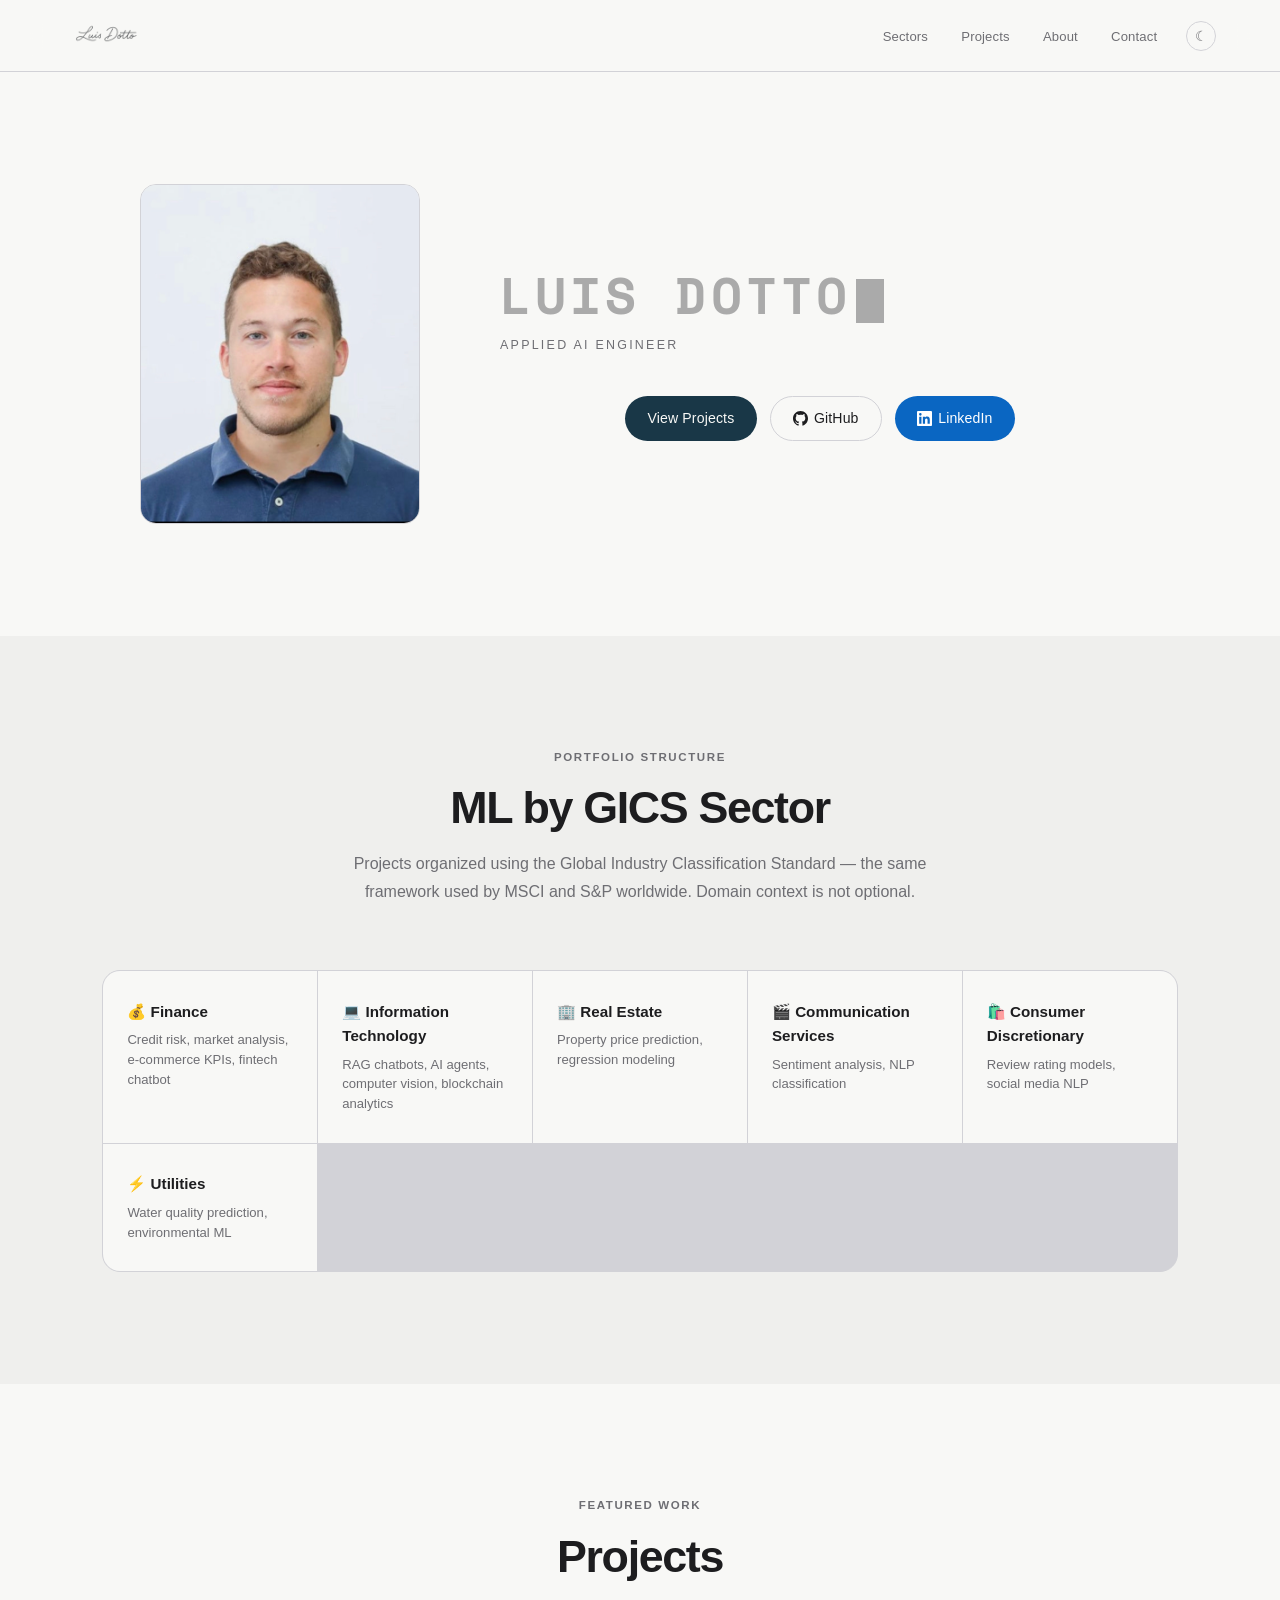
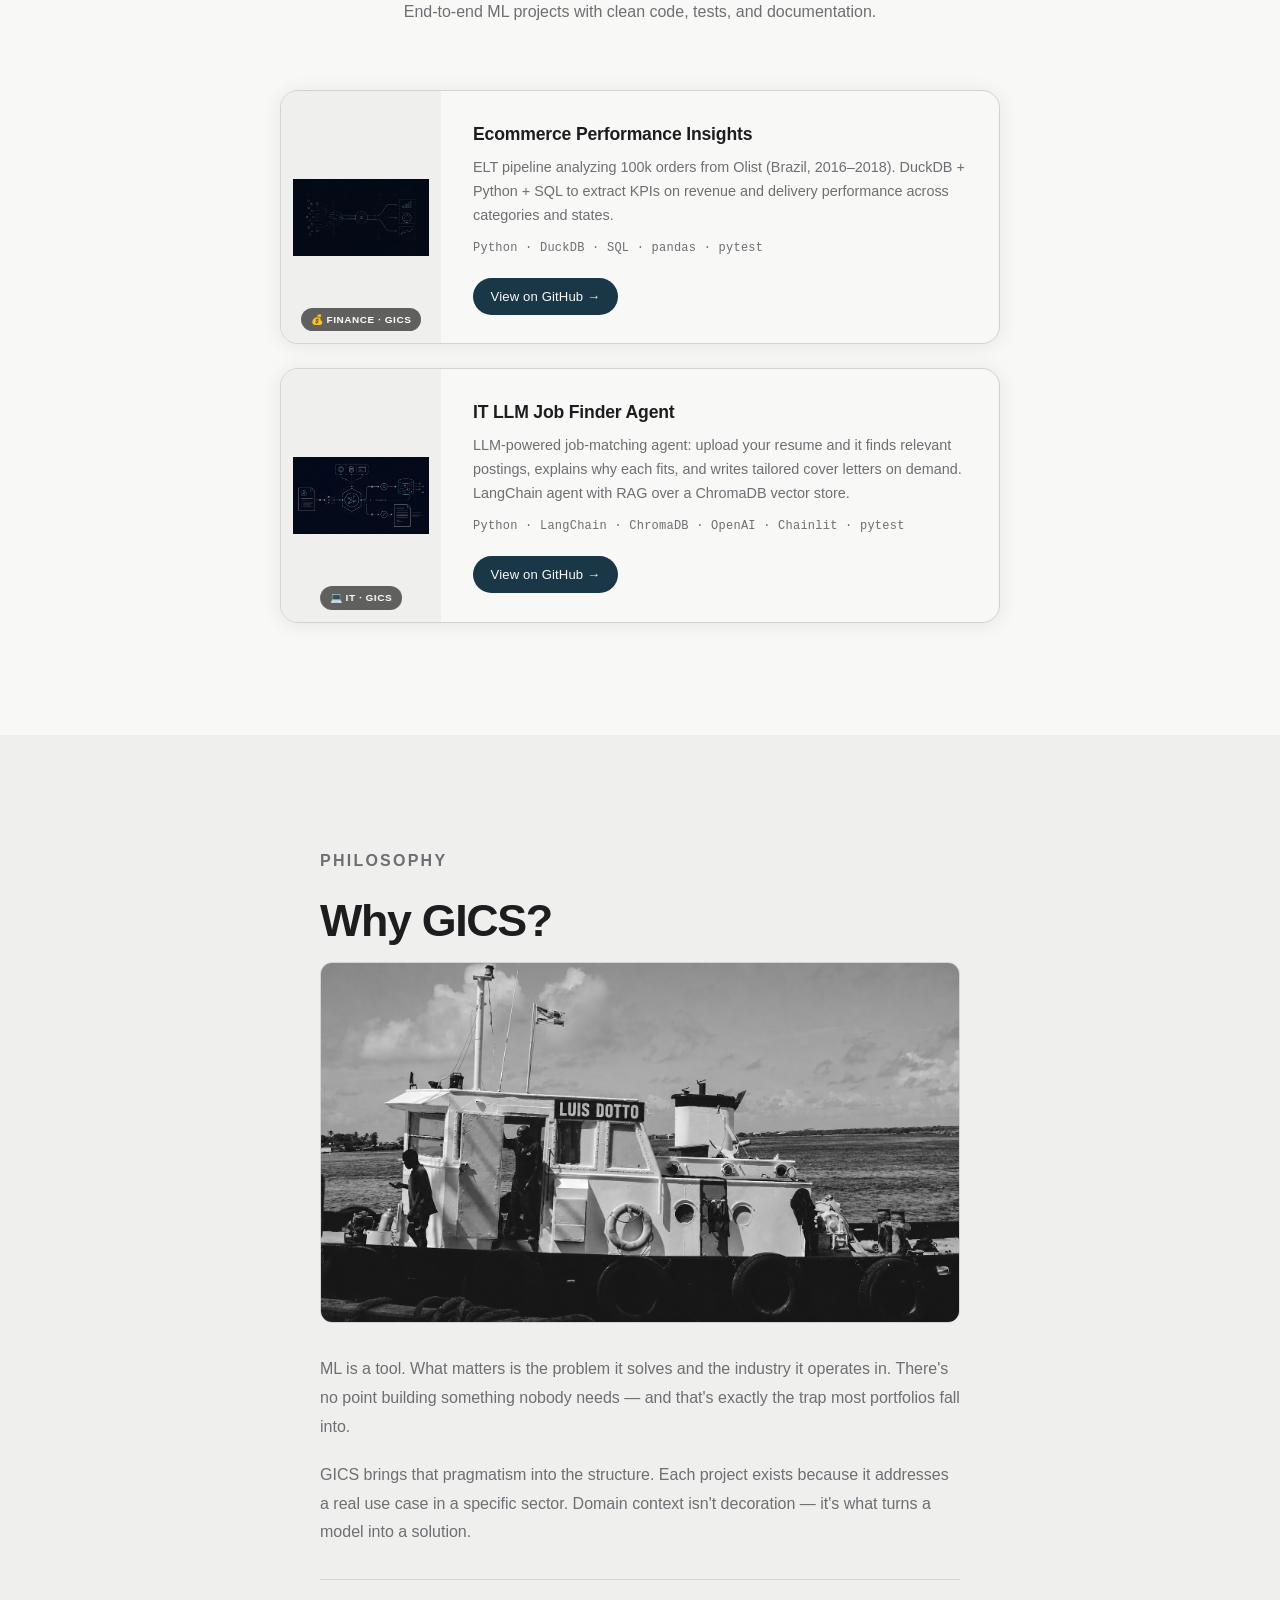
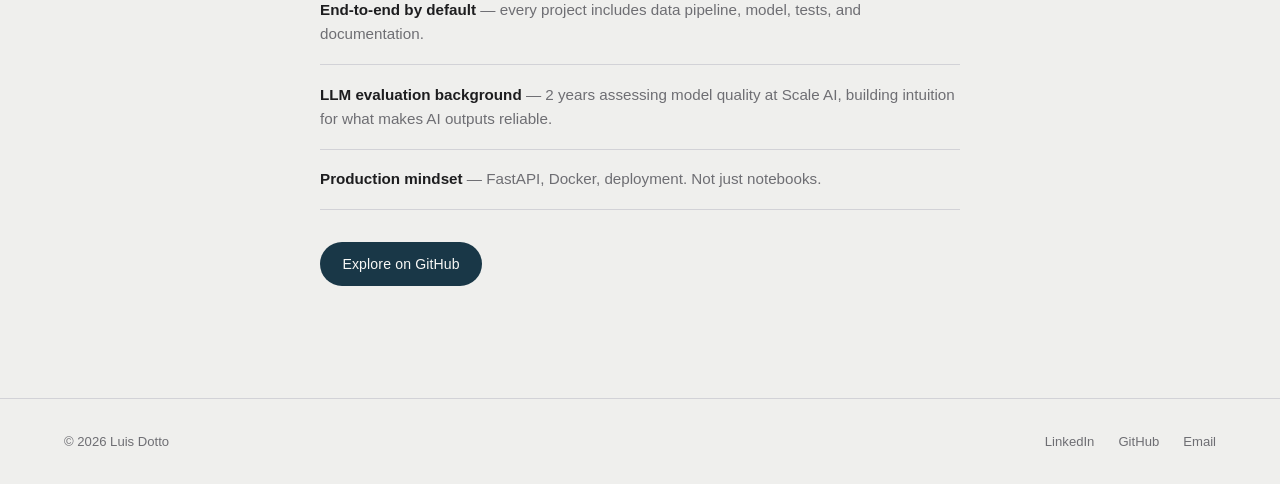
==== index.html @ e82b6ac7 "Update EPI cover, add LLM Job Finder project card" ====
<!DOCTYPE html>
<html lang="en" data-mode="light">
<head>
  <meta charset="UTF-8" />
  <meta name="viewport" content="width=device-width, initial-scale=1.0" />
  <title>Luis Dotto | Applied AI Engineer</title>
  <meta name="description" content="Luis Dotto — Applied AI Engineer. ML pipelines, LLM evaluation, and data-driven solutions organized across GICS sectors. Python, DuckDB, SQL, FastAPI.">

  <link href="https://fonts.googleapis.com/css2?family=Space+Mono:wght@400;700&display=swap" rel="stylesheet">
  <link rel="stylesheet" href="main.css">

  <script>
    (function() {
      const saved = localStorage.getItem('theme') || 'light';
      document.documentElement.setAttribute('data-mode', saved);
    })();
  </script>
</head>
<body>

  <canvas id="stars-bg" aria-hidden="true"></canvas>

  <!-- NAV -->
  <header>
    <a href="#home" class="logo">
      <img src="assets/images/signature.png" alt="Luis Dotto" class="logo-img" />
    </a>
    <div class="nav-right">
      <nav>
        <a href="#sectors">Sectors</a>
        <a href="#projects">Projects</a>
        <a href="#about">About</a>
        <a href="mailto:luisdotto46@proton.me">Contact</a>
      </nav>
      <button id="theme-toggle" aria-label="Toggle dark mode">☾</button>
    </div>
  </header>

  <!-- HERO -->
  <section class="hero" id="home">
    <div class="hero-inner">
      <div class="hero-photo fade-in">
        <img src="assets/images/pic.jpeg" alt="Luis Dotto" />
      </div>
      <div class="hero-content">
        <h1 class="hero-name fade-in">Luis Dotto<span class="cursor"></span></h1>
        <p class="hero-title fade-in">Applied AI Engineer</p>
        <div class="hero-buttons fade-in">
          <a href="#projects" class="btn btn-primary">View Projects</a>
          <a href="https://github.com/Dotto-Luis/Projects" target="_blank" class="btn btn-secondary">
            <svg xmlns="http://www.w3.org/2000/svg" width="15" height="15" viewBox="0 0 24 24" fill="currentColor">
              <path d="M12 0C5.374 0 0 5.373 0 12c0 5.302 3.438 9.8 8.207 11.387.599.111.793-.261.793-.577v-2.234c-3.338.726-4.033-1.416-4.033-1.416-.546-1.387-1.333-1.756-1.333-1.756-1.089-.745.083-.729.083-.729 1.205.084 1.839 1.237 1.839 1.237 1.07 1.834 2.807 1.304 3.492.997.107-.775.418-1.305.762-1.604-2.665-.305-5.467-1.334-5.467-5.931 0-1.311.469-2.381 1.236-3.221-.124-.303-.535-1.524.117-3.176 0 0 1.008-.322 3.301 1.23A11.509 11.509 0 0 1 12 5.803c1.02.005 2.047.138 3.006.404 2.291-1.552 3.297-1.23 3.297-1.23.653 1.653.242 2.874.118 3.176.77.84 1.235 1.911 1.235 3.221 0 4.609-2.807 5.624-5.479 5.921.43.372.823 1.102.823 2.222v3.293c0 .319.192.694.801.576C20.566 21.797 24 17.3 24 12c0-6.627-5.373-12-12-12z"/>
            </svg>
            GitHub
          </a>
          <a href="https://www.linkedin.com/in/luisdotto/" target="_blank" class="btn btn-linkedin">
            <svg xmlns="http://www.w3.org/2000/svg" width="15" height="15" viewBox="0 0 24 24" fill="currentColor">
              <path d="M20.447 20.452h-3.554v-5.569c0-1.328-.027-3.037-1.852-3.037-1.853 0-2.136 1.445-2.136 2.939v5.667H9.351V9h3.414v1.561h.046c.477-.9 1.637-1.85 3.37-1.85 3.601 0 4.267 2.37 4.267 5.455v6.286zM5.337 7.433a2.062 2.062 0 0 1-2.063-2.065 2.064 2.064 0 1 1 2.063 2.065zm1.782 13.019H3.555V9h3.564v11.452zM22.225 0H1.771C.792 0 0 .774 0 1.729v20.542C0 23.227.792 24 1.771 24h20.451C23.2 24 24 23.227 24 22.271V1.729C24 .774 23.2 0 22.222 0h.003z"/>
            </svg>
            LinkedIn
          </a>
        </div>
      </div>
    </div>
  </section>

  <!-- SECTORS -->
  <section class="section alt" id="sectors">
    <p class="section-eyebrow fade-in">Portfolio structure</p>
    <h2 class="section-headline fade-in">ML by GICS Sector</h2>
    <p class="section-sub fade-in">
      Projects organized using the Global Industry Classification Standard — the same framework used by MSCI and S&P worldwide. Domain context is not optional.
    </p>

    <div class="sectors-grid">
      <div class="sector-card fade-in" style="--delay:0.05s">
        <h5>💰 Finance</h5>
        <p>Credit risk, market analysis, e-commerce KPIs, fintech chatbot</p>
      </div>
      <div class="sector-card fade-in" style="--delay:0.1s">
        <h5>💻 Information Technology</h5>
        <p>RAG chatbots, AI agents, computer vision, blockchain analytics</p>
      </div>
      <div class="sector-card fade-in" style="--delay:0.15s">
        <h5>🏢 Real Estate</h5>
        <p>Property price prediction, regression modeling</p>
      </div>
      <div class="sector-card fade-in" style="--delay:0.2s">
        <h5>🎬 Communication Services</h5>
        <p>Sentiment analysis, NLP classification</p>
      </div>
      <div class="sector-card fade-in" style="--delay:0.25s">
        <h5>🛍️ Consumer Discretionary</h5>
        <p>Review rating models, social media NLP</p>
      </div>
      <div class="sector-card fade-in" style="--delay:0.3s">
        <h5>⚡ Utilities</h5>
        <p>Water quality prediction, environmental ML</p>
      </div>
    </div>
  </section>

  <!-- PROJECTS -->
  <section class="section" id="projects">
    <p class="section-eyebrow fade-in">Featured work</p>
    <h2 class="section-headline fade-in">Projects</h2>
    <p class="section-sub fade-in">End-to-end ML projects with clean code, tests, and documentation.</p>

    <div class="project-list">
      <div class="project-card-featured fade-in">
        <div class="project-cover">
          <img src="assets/images/epi-cover.png" alt="Ecommerce Performance Insights" />
          <span class="project-tag">💰 Finance · GICS</span>
        </div>
        <div class="project-body">
          <h5>Ecommerce Performance Insights</h5>
          <p>ELT pipeline analyzing 100k orders from Olist (Brazil, 2016–2018). DuckDB + Python + SQL to extract KPIs on revenue and delivery performance across categories and states.</p>
          <p class="project-stack">Python · DuckDB · SQL · pandas · pytest</p>
          <a href="https://github.com/Dotto-Luis/Projects/tree/main/Finance/Ecommerce-Performance-Insights" target="_blank" class="btn btn-primary" style="font-size:0.82rem; padding:0.5rem 1.1rem;">View on GitHub →</a>
        </div>
      </div>

      <div class="project-card-featured fade-in" style="margin-top: 1.5rem;">
        <div class="project-cover">
          <img src="assets/images/llm-cover.png" alt="IT LLM Job Finder Agent" />
          <span class="project-tag">💻 IT · GICS</span>
        </div>
        <div class="project-body">
          <h5>IT LLM Job Finder Agent</h5>
          <p>LLM-powered job-matching agent: upload your resume and it finds relevant postings, explains why each fits, and writes tailored cover letters on demand. LangChain agent with RAG over a ChromaDB vector store.</p>
          <p class="project-stack">Python · LangChain · ChromaDB · OpenAI · Chainlit · pytest</p>
          <a href="https://github.com/Dotto-Luis/Projects/tree/main/Information_Technology/IT-LLM-Job-Finder-Agent" target="_blank" class="btn btn-primary" style="font-size:0.82rem; padding:0.5rem 1.1rem;">View on GitHub →</a>
        </div>
      </div>
    </div>
  </section>

  <!-- ABOUT -->
  <section class="section alt" id="about">
    <div class="about-wrap">
      <p class="section-eyebrow fade-in">Philosophy</p>
      <h2 class="section-headline fade-in">Why GICS?</h2>

      <div class="about-boat fade-in">
        <img src="assets/images/boat.png" alt="LUISDOTTO boat" />
      </div>
      <p class="fade-in">ML is a tool. What matters is the problem it solves and the industry it operates in. There's no point building something nobody needs — and that's exactly the trap most portfolios fall into.</p>
      <p class="fade-in">GICS brings that pragmatism into the structure. Each project exists because it addresses a real use case in a specific sector. Domain context isn't decoration — it's what turns a model into a solution.</p>

      <ul class="about-list fade-in">
        <li><strong>End-to-end by default</strong> — every project includes data pipeline, model, tests, and documentation.</li>
        <li><strong>LLM evaluation background</strong> — 2 years assessing model quality at Scale AI, building intuition for what makes AI outputs reliable.</li>
        <li><strong>Production mindset</strong> — FastAPI, Docker, deployment. Not just notebooks.</li>
      </ul>

      <div class="fade-in">
        <a href="https://github.com/Dotto-Luis" target="_blank" class="btn btn-primary">Explore on GitHub</a>
      </div>
    </div>
  </section>

  <!-- FOOTER -->
  <footer id="contact">
    <p>© 2026 Luis Dotto</p>
    <div class="footer-links">
      <a href="https://www.linkedin.com/in/luisdotto/" target="_blank">LinkedIn</a>
      <a href="https://github.com/Dotto-Luis" target="_blank">GitHub</a>
      <a href="mailto:luisdotto46@proton.me">Email</a>
    </div>
  </footer>

  <script>
    const toggle = document.getElementById('theme-toggle');
    const root   = document.documentElement;

    function drawStars() {
      const canvas = document.getElementById('stars-bg');
      canvas.width  = window.innerWidth;
      canvas.height = window.innerHeight;
      const ctx = canvas.getContext('2d');
      const grad = ctx.createLinearGradient(0, 0, 0, canvas.height);
      grad.addColorStop(0, '#0a0a0f');
      grad.addColorStop(1, '#111827');
      ctx.fillStyle = grad;
      ctx.fillRect(0, 0, canvas.width, canvas.height);
      const count = Math.floor((canvas.width * canvas.height) / 5000);
      for (let i = 0; i < count; i++) {
        const x = Math.random() * canvas.width;
        const y = Math.random() * canvas.height;
        const r = Math.random() * 1.3 + 0.3;
        const o = Math.random() * 0.6 + 0.3;
        ctx.beginPath();
        ctx.arc(x, y, r, 0, Math.PI * 2);
        ctx.fillStyle = `rgba(255,255,255,${o})`;
        ctx.fill();
      }
    }

    function applyTheme(mode) {
      root.setAttribute('data-mode', mode);
      toggle.textContent = mode === 'dark' ? '☀' : '☾';
      localStorage.setItem('theme', mode);
      if (mode === 'dark') drawStars();
    }

    applyTheme(localStorage.getItem('theme') || 'light');
    window.addEventListener('resize', () => {
      if (root.getAttribute('data-mode') === 'dark') drawStars();
    });

    toggle.addEventListener('click', () => {
      applyTheme(root.getAttribute('data-mode') === 'dark' ? 'light' : 'dark');
    });

    const observer = new IntersectionObserver((entries) => {
      entries.forEach(e => {
        if (e.isIntersecting) {
          e.target.classList.add('visible');
          observer.unobserve(e.target);
        }
      });
    }, { threshold: 0.1 });

    document.querySelectorAll('.fade-in').forEach(el => observer.observe(el));
  </script>

</body>
</html>
---- main.css ----
/* === APPLE-INSPIRED DESIGN SYSTEM === */
:root {
  --bg:           #f8f8f6;
  --bg-alt:       #efefed;
  --text:         #1d1d1f;
  --text-muted:   #6e6e73;
  --text-light:   #aaaaaa;
  --border:       #d2d2d7;
  --card-bg:      #f8f8f6;
  --card-shadow:  0 2px 20px rgba(0,0,0,0.08);
  --accent:            #193747;
  --btn-primary-bg:    #193747;
  --btn-primary-text:  #f8f8f6;
  --btn-secondary-bg:  transparent;
  --btn-secondary-border: #d2d2d7;
  --nav-bg:       rgba(248,248,246,0.85);
}

[data-mode="dark"] {
  --bg:           #000000;
  --bg-alt:       #1c1c1e;
  --text:         #f5f5f7;
  --text-muted:   #98989d;
  --text-light:   #555558;
  --border:       #3a3a3c;
  --card-bg:      #1c1c1e;
  --card-shadow:  0 2px 20px rgba(0,0,0,0.4);
  --btn-primary-bg:    #f5f5f7;
  --btn-primary-text:  #000000;
  --btn-secondary-border: #3a3a3c;
  --nav-bg:       rgba(0,0,0,0.85);
}

/* === RESET === */
*, *::before, *::after { margin: 0; padding: 0; box-sizing: border-box; }
html { scroll-behavior: smooth; }

body {
  font-family: -apple-system, "SF Pro Display", "Inter", Arial, sans-serif;
  background: var(--bg);
  color: var(--text);
  line-height: 1.6;
  -webkit-font-smoothing: antialiased;
  transition: background 0.3s, color 0.3s;
}

/* === STARS CANVAS === */
#stars-bg {
  position: fixed;
  top: 0; left: 0;
  width: 100%; height: 100%;
  z-index: -1;
  pointer-events: none;
  display: none;
}

[data-mode="dark"] #stars-bg { display: block; }
[data-mode="dark"] body { background: transparent; }
[data-mode="dark"] .hero,
[data-mode="dark"] .section,
[data-mode="dark"] .section.alt { background: rgba(10,10,15,0.45); }
[data-mode="dark"] header { background: rgba(10,10,15,0.6); }
[data-mode="dark"] footer { background: rgba(17,24,39,0.5); }

a { text-decoration: none; color: inherit; }

/* === NAV === */
header {
  position: sticky;
  top: 0;
  z-index: 100;
  background: var(--nav-bg);
  backdrop-filter: blur(20px);
  -webkit-backdrop-filter: blur(20px);
  border-bottom: 0.5px solid var(--border);
  padding: 0 5%;
  height: 72px;
  display: flex;
  align-items: center;
  justify-content: space-between;
  transition: background 0.3s, border-color 0.3s;
}

.logo {
  display: flex;
  align-items: center;
  transition: opacity 0.2s;
}

.logo:hover { opacity: 0.75; }

.logo-img {
  height: 56px;
  width: auto;
  display: block;
  object-fit: contain;
}

[data-mode="dark"] .logo-img {
  filter: invert(1) brightness(1.2);
}

.nav-right {
  display: flex;
  align-items: center;
  gap: 0;
}

nav a {
  font-size: 0.82rem;
  color: var(--text-muted);
  margin-left: 1.8rem;
  letter-spacing: 0.01em;
  transition: color 0.2s;
}

nav a:hover { color: var(--accent); }

#theme-toggle {
  background: none;
  border: 0.5px solid var(--border);
  border-radius: 50%;
  width: 30px;
  height: 30px;
  display: flex;
  align-items: center;
  justify-content: center;
  cursor: pointer;
  font-size: 0.85rem;
  color: var(--text-muted);
  margin-left: 1.8rem;
  transition: border-color 0.2s, color 0.2s;
  flex-shrink: 0;
}

#theme-toggle:hover {
  border-color: var(--text-muted);
  color: var(--text);
}

/* === HERO === */
.hero {
  padding: 7rem 8%;
  background: var(--bg);
}

.hero-inner {
  display: flex;
  align-items: center;
  gap: 5rem;
  max-width: 1000px;
  margin: 0 auto;
}

.hero-photo {
  flex-shrink: 0;
}

.hero-photo img {
  width: 280px;
  height: 340px;
  object-fit: cover;
  object-position: center top;
  border-radius: 16px;
  border: 0.5px solid var(--border);
  display: block;
}

.hero-content {
  flex: 1;
}

.hero-name {
  font-family: "Space Mono", monospace;
  font-size: 3.2rem;
  font-weight: 700;
  letter-spacing: 0.08em;
  text-transform: uppercase;
  color: var(--text-light);
  line-height: 1.1;
  margin-bottom: 0.8rem;
}

.hero-title {
  font-size: 0.78rem;
  font-weight: 500;
  letter-spacing: 0.18em;
  text-transform: uppercase;
  color: var(--text-muted);
  margin-bottom: 2.5rem;
}

/* STATS */
.hero-stats {
  display: flex;
  justify-content: center;
  gap: 0;
  border-top: 0.5px solid var(--border);
  border-bottom: 0.5px solid var(--border);
  max-width: 540px;
  margin: 0 auto 3.5rem;
}

.stat {
  flex: 1;
  text-align: center;
  padding: 1.5rem 1rem;
  border-right: 0.5px solid var(--border);
}

.stat:last-child { border-right: none; }

.stat strong {
  display: block;
  font-size: 1.8rem;
  font-weight: 700;
  color: var(--text);
  letter-spacing: -0.02em;
  line-height: 1;
  margin-bottom: 0.3rem;
}

.stat span {
  font-size: 0.7rem;
  text-transform: uppercase;
  letter-spacing: 0.1em;
  color: var(--text-muted);
}

/* BUTTONS */
.hero-buttons {
  display: flex;
  justify-content: center;
  gap: 0.8rem;
  flex-wrap: wrap;
}

.btn {
  padding: 0.65rem 1.4rem;
  border-radius: 980px;
  font-size: 0.88rem;
  font-weight: 500;
  cursor: pointer;
  transition: opacity 0.2s, transform 0.15s;
  display: inline-flex;
  align-items: center;
  gap: 6px;
  letter-spacing: 0.01em;
}

.btn:hover { opacity: 0.82; transform: translateY(-1px); }

.btn-primary {
  background: var(--btn-primary-bg);
  color: var(--btn-primary-text);
  border: none;
}

.btn-secondary {
  background: transparent;
  color: var(--text);
  border: 0.5px solid var(--btn-secondary-border);
}

.btn-linkedin {
  background: #0A66C2;
  color: #ffffff;
  border: none;
}

/* === SECTIONS === */
.section {
  padding: 7rem 8%;
  background: var(--bg);
}

.section.alt {
  background: var(--bg-alt);
}

.section-eyebrow {
  font-size: 0.72rem;
  font-weight: 600;
  letter-spacing: 0.14em;
  text-transform: uppercase;
  color: var(--text-muted);
  text-align: center;
  margin-bottom: 1rem;
}

.section-headline {
  font-size: 2.8rem;
  font-weight: 700;
  letter-spacing: -0.03em;
  text-align: center;
  color: var(--text);
  line-height: 1.15;
  margin-bottom: 1rem;
}

.section-sub {
  text-align: center;
  color: var(--text-muted);
  max-width: 580px;
  margin: 0 auto 4rem;
  font-size: 1rem;
  line-height: 1.75;
}

/* === SECTORS GRID === */
.sectors-grid {
  display: grid;
  grid-template-columns: repeat(auto-fit, minmax(200px, 1fr));
  gap: 1px;
  background: var(--border);
  border: 1px solid var(--border);
  border-radius: 18px;
  overflow: hidden;
}

.sector-card {
  background: var(--card-bg);
  padding: 1.8rem 1.5rem;
  transition: background 0.2s;
  cursor: default;
}

.sector-card:hover {
  background: var(--bg-alt);
}

.sector-card h5 {
  font-size: 0.95rem;
  font-weight: 600;
  color: var(--text);
  margin-bottom: 0.4rem;
}

.sector-card p {
  font-size: 0.82rem;
  color: var(--text-muted);
  line-height: 1.5;
}

/* === PROJECT CARD === */
.project-list { margin-top: 0; }

.project-card-featured {
  background: var(--card-bg);
  border: 0.5px solid var(--border);
  border-radius: 18px;
  overflow: hidden;
  display: flex;
  flex-direction: row;
  align-items: stretch;
  max-width: 720px;
  margin: 0 auto;
  box-shadow: var(--card-shadow);
  transition: transform 0.25s, box-shadow 0.25s;
}

.project-card-featured:hover {
  transform: translateY(-3px);
  box-shadow: 0 8px 30px rgba(0,0,0,0.12);
}

.project-cover {
  position: relative;
  width: 160px;
  flex-shrink: 0;
  overflow: hidden;
  background: var(--bg-alt);
}

.project-cover img {
  width: 100%;
  height: 100%;
  object-fit: contain;
  object-position: center;
  display: block;
  padding: 0.75rem;
}

.project-tag {
  position: absolute;
  bottom: 0.75rem;
  left: 50%;
  transform: translateX(-50%);
  background: rgba(0,0,0,0.6);
  color: #fff;
  font-size: 0.62rem;
  font-weight: 600;
  letter-spacing: 0.06em;
  text-transform: uppercase;
  padding: 0.25rem 0.6rem;
  border-radius: 980px;
  white-space: nowrap;
  backdrop-filter: blur(8px);
  -webkit-backdrop-filter: blur(8px);
}

.project-body {
  padding: 1.8rem 2rem;
}

.project-body h5 {
  font-size: 1.1rem;
  font-weight: 600;
  color: var(--text);
  margin-bottom: 0.5rem;
  letter-spacing: -0.01em;
}

.project-body p {
  font-size: 0.9rem;
  color: var(--text-muted);
  margin-bottom: 0.7rem;
  line-height: 1.65;
}

.project-stack {
  font-size: 0.75rem !important;
  color: var(--text-muted) !important;
  margin-bottom: 1.2rem !important;
  font-family: "SF Mono", "Fira Code", monospace;
  letter-spacing: 0.02em;
}

/* === ABOUT === */
.about-wrap {
  max-width: 640px;
  margin: 0 auto;
}

.about-wrap .section-headline { text-align: left; }
.about-wrap .section-eyebrow { text-align: left; }

.about-wrap p {
  color: var(--text-muted);
  font-size: 1rem;
  line-height: 1.8;
  margin-bottom: 1.2rem;
}

.about-list {
  list-style: none;
  margin: 2rem 0;
}

.about-list li {
  padding: 1.1rem 0;
  border-top: 0.5px solid var(--border);
  color: var(--text-muted);
  font-size: 0.95rem;
  line-height: 1.6;
}

.about-list li:last-child {
  border-bottom: 0.5px solid var(--border);
}

.about-boat {
  margin-bottom: 2rem;
}

.about-boat img {
  width: 100%;
  max-width: 640px;
  border-radius: 12px;
  border: 0.5px solid var(--border);
  display: block;
}

.about-list li strong {
  color: var(--text);
  font-weight: 600;
}

/* === FOOTER === */
footer {
  background: var(--bg-alt);
  border-top: 0.5px solid var(--border);
  padding: 2rem 5%;
  display: flex;
  justify-content: space-between;
  align-items: center;
  flex-wrap: wrap;
  gap: 1rem;
  transition: background 0.3s;
}

footer p {
  font-size: 0.82rem;
  color: var(--text-muted);
}

.footer-links {
  display: flex;
  gap: 1.5rem;
}

.footer-links a {
  font-size: 0.82rem;
  color: var(--text-muted);
  transition: color 0.2s;
}

.footer-links a:hover { color: var(--accent); }

/* === BLINKING CURSOR === */
@keyframes blink {
  0%, 100% { opacity: 1; }
  50%       { opacity: 0; }
}

.cursor {
  display: inline-block;
  width: 0.55em;
  height: 0.85em;
  background: var(--text-light);
  vertical-align: middle;
  margin-left: 0.1em;
  animation: blink 1s step-end infinite;
}

/* === SCROLL ANIMATIONS === */
.fade-in {
  opacity: 0;
  transform: translateY(24px);
  transition: opacity 0.6s cubic-bezier(0.25, 0.46, 0.45, 0.94),
              transform 0.6s cubic-bezier(0.25, 0.46, 0.45, 0.94);
  transition-delay: var(--delay, 0s);
}

.fade-in.visible {
  opacity: 1;
  transform: translateY(0);
}

/* === RESPONSIVE === */
@media (max-width: 768px) {
  .hero-name { font-size: 2.8rem; }
  .section-headline { font-size: 2rem; }

  header {
    padding: 0 4%;
  }

  nav a { margin-left: 1rem; font-size: 0.78rem; }

  .hero { padding: 4rem 6%; }

  .hero-inner {
    flex-direction: column;
    gap: 2.5rem;
    text-align: center;
  }

  .hero-photo img {
    width: 180px;
    height: 220px;
    margin: 0 auto;
  }

  .hero-name { font-size: 2.2rem; }

  .hero-buttons { justify-content: center; }
  .section { padding: 5rem 6%; }

  .hero-stats { max-width: 100%; }

  .project-card-featured {
    flex-direction: column;
  }

  .project-cover {
    width: 100%;
    height: 140px;
  }

  footer { flex-direction: column; text-align: center; }
}
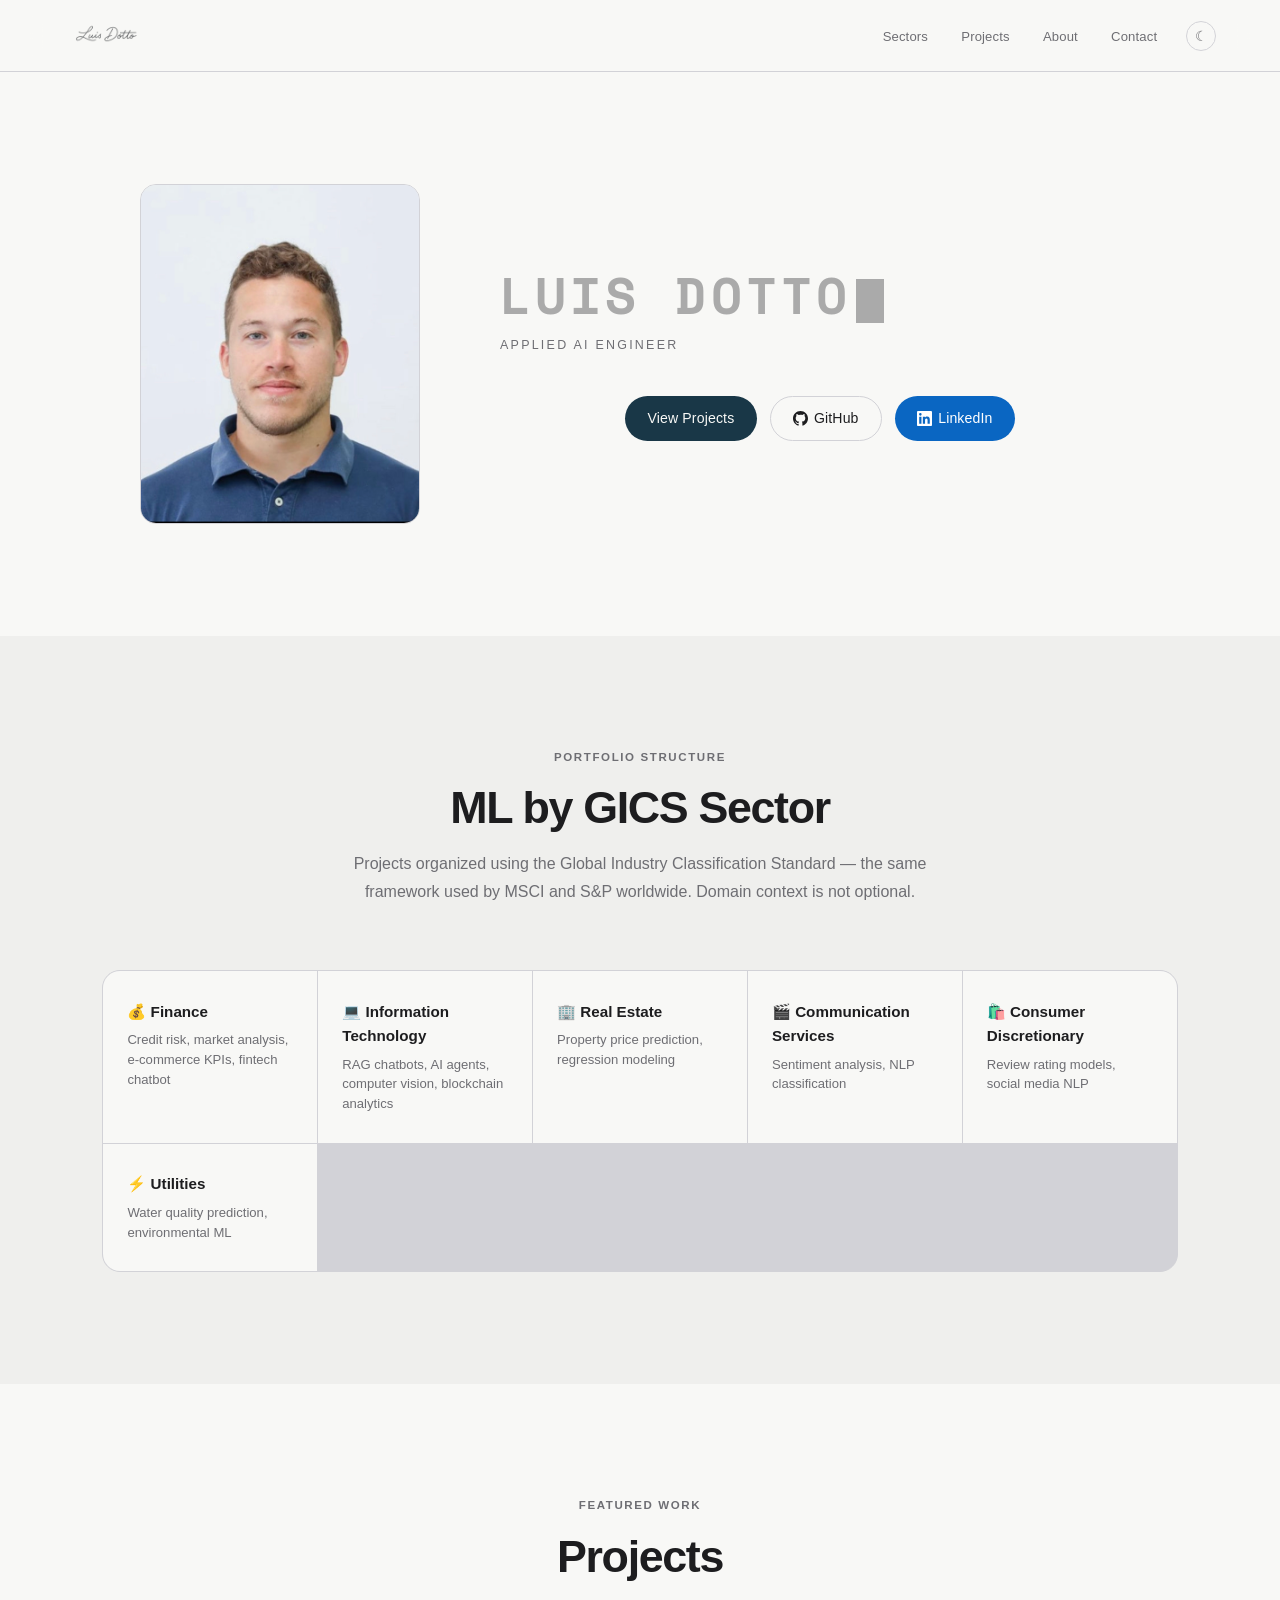
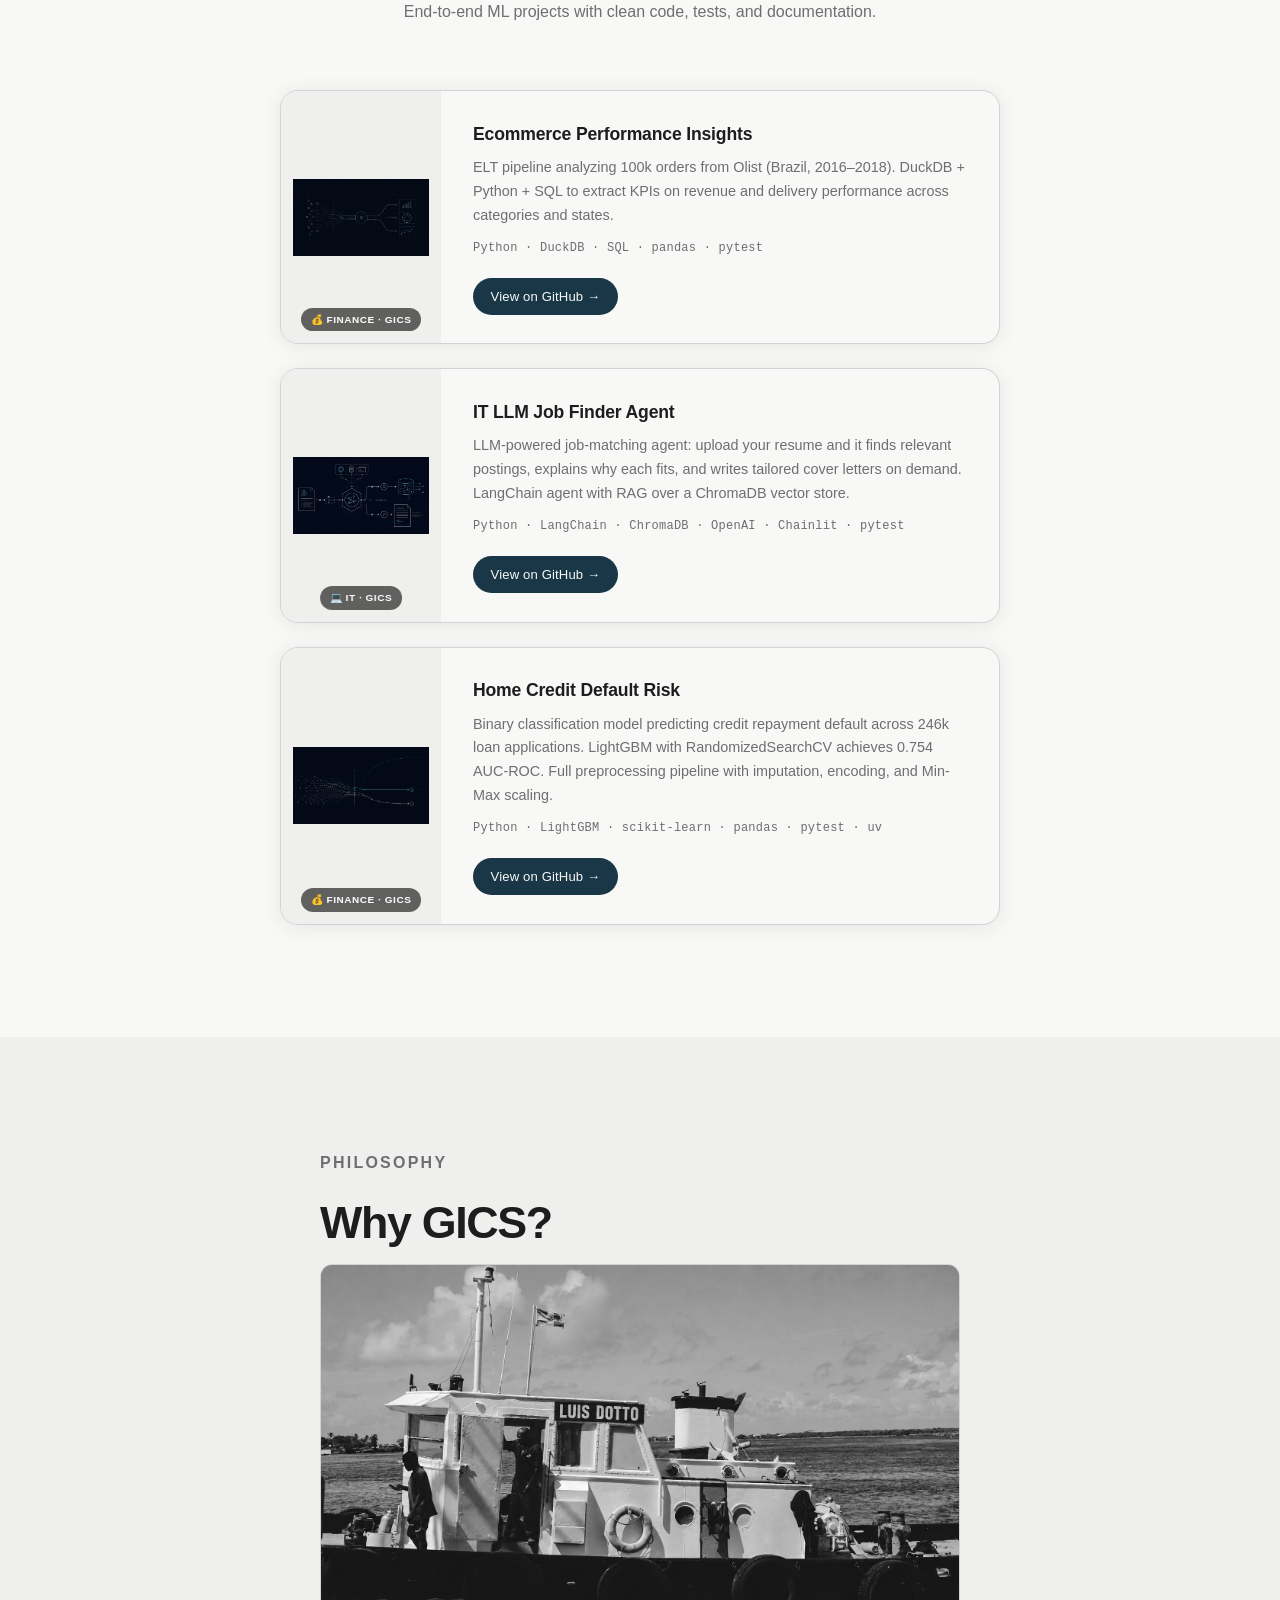
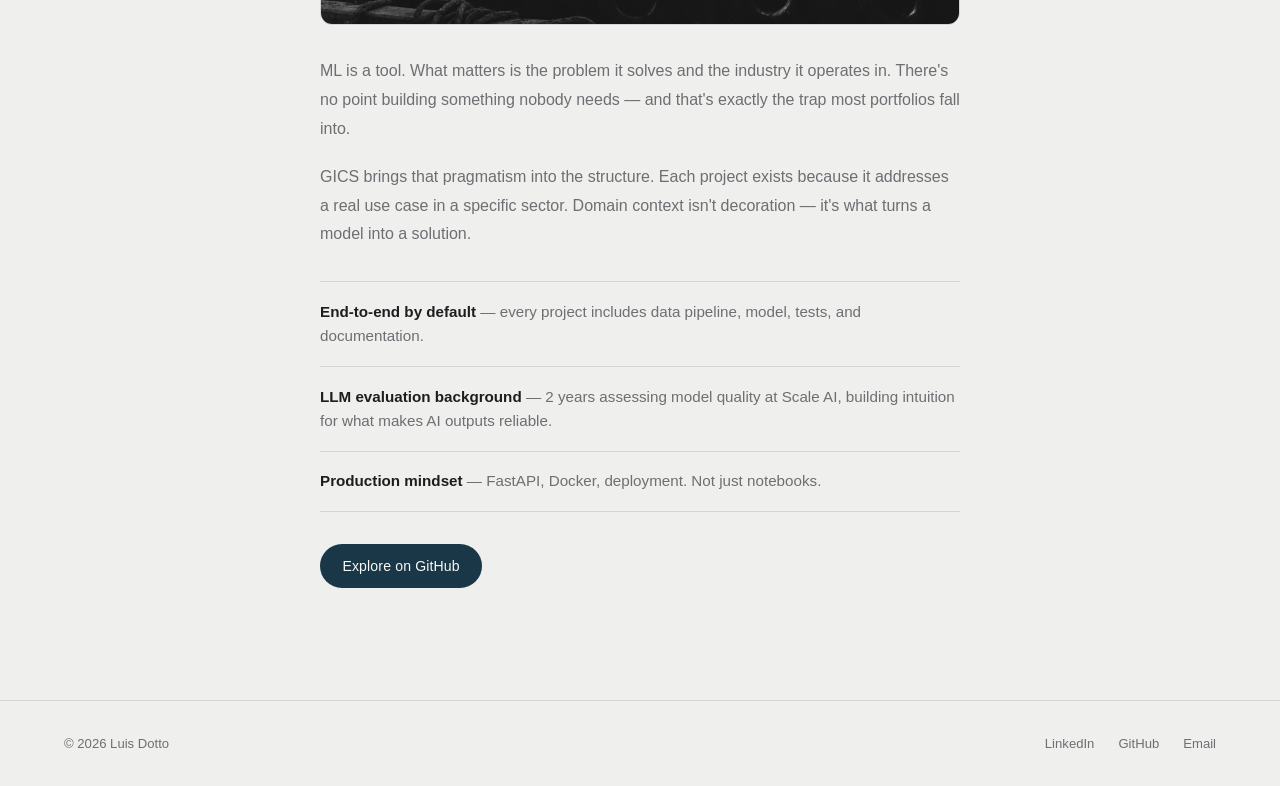
==== commit 9af8c2a9: "Add Home Credit Default Risk project card" ====
--- a/index.html
+++ b/index.html
@@ -130,6 +130,19 @@
           <p>LLM-powered job-matching agent: upload your resume and it finds relevant postings, explains why each fits, and writes tailored cover letters on demand. LangChain agent with RAG over a ChromaDB vector store.</p>
           <p class="project-stack">Python · LangChain · ChromaDB · OpenAI · Chainlit · pytest</p>
           <a href="https://github.com/Dotto-Luis/Projects/tree/main/Information_Technology/IT-LLM-Job-Finder-Agent" target="_blank" class="btn btn-primary" style="font-size:0.82rem; padding:0.5rem 1.1rem;">View on GitHub →</a>
+        </div>
+      </div>
+
+      <div class="project-card-featured fade-in" style="margin-top: 1.5rem;">
+        <div class="project-cover">
+          <img src="assets/images/homecredit-cover.png" alt="Home Credit Default Risk" />
+          <span class="project-tag">💰 Finance · GICS</span>
+        </div>
+        <div class="project-body">
+          <h5>Home Credit Default Risk</h5>
+          <p>Binary classification model predicting credit repayment default across 246k loan applications. LightGBM with RandomizedSearchCV achieves 0.754 AUC-ROC. Full preprocessing pipeline with imputation, encoding, and Min-Max scaling.</p>
+          <p class="project-stack">Python · LightGBM · scikit-learn · pandas · pytest · uv</p>
+          <a href="https://github.com/Dotto-Luis/Projects/tree/main/Finance/Home-Credit-Default-Risk" target="_blank" class="btn btn-primary" style="font-size:0.82rem; padding:0.5rem 1.1rem;">View on GitHub →</a>
         </div>
       </div>
     </div>
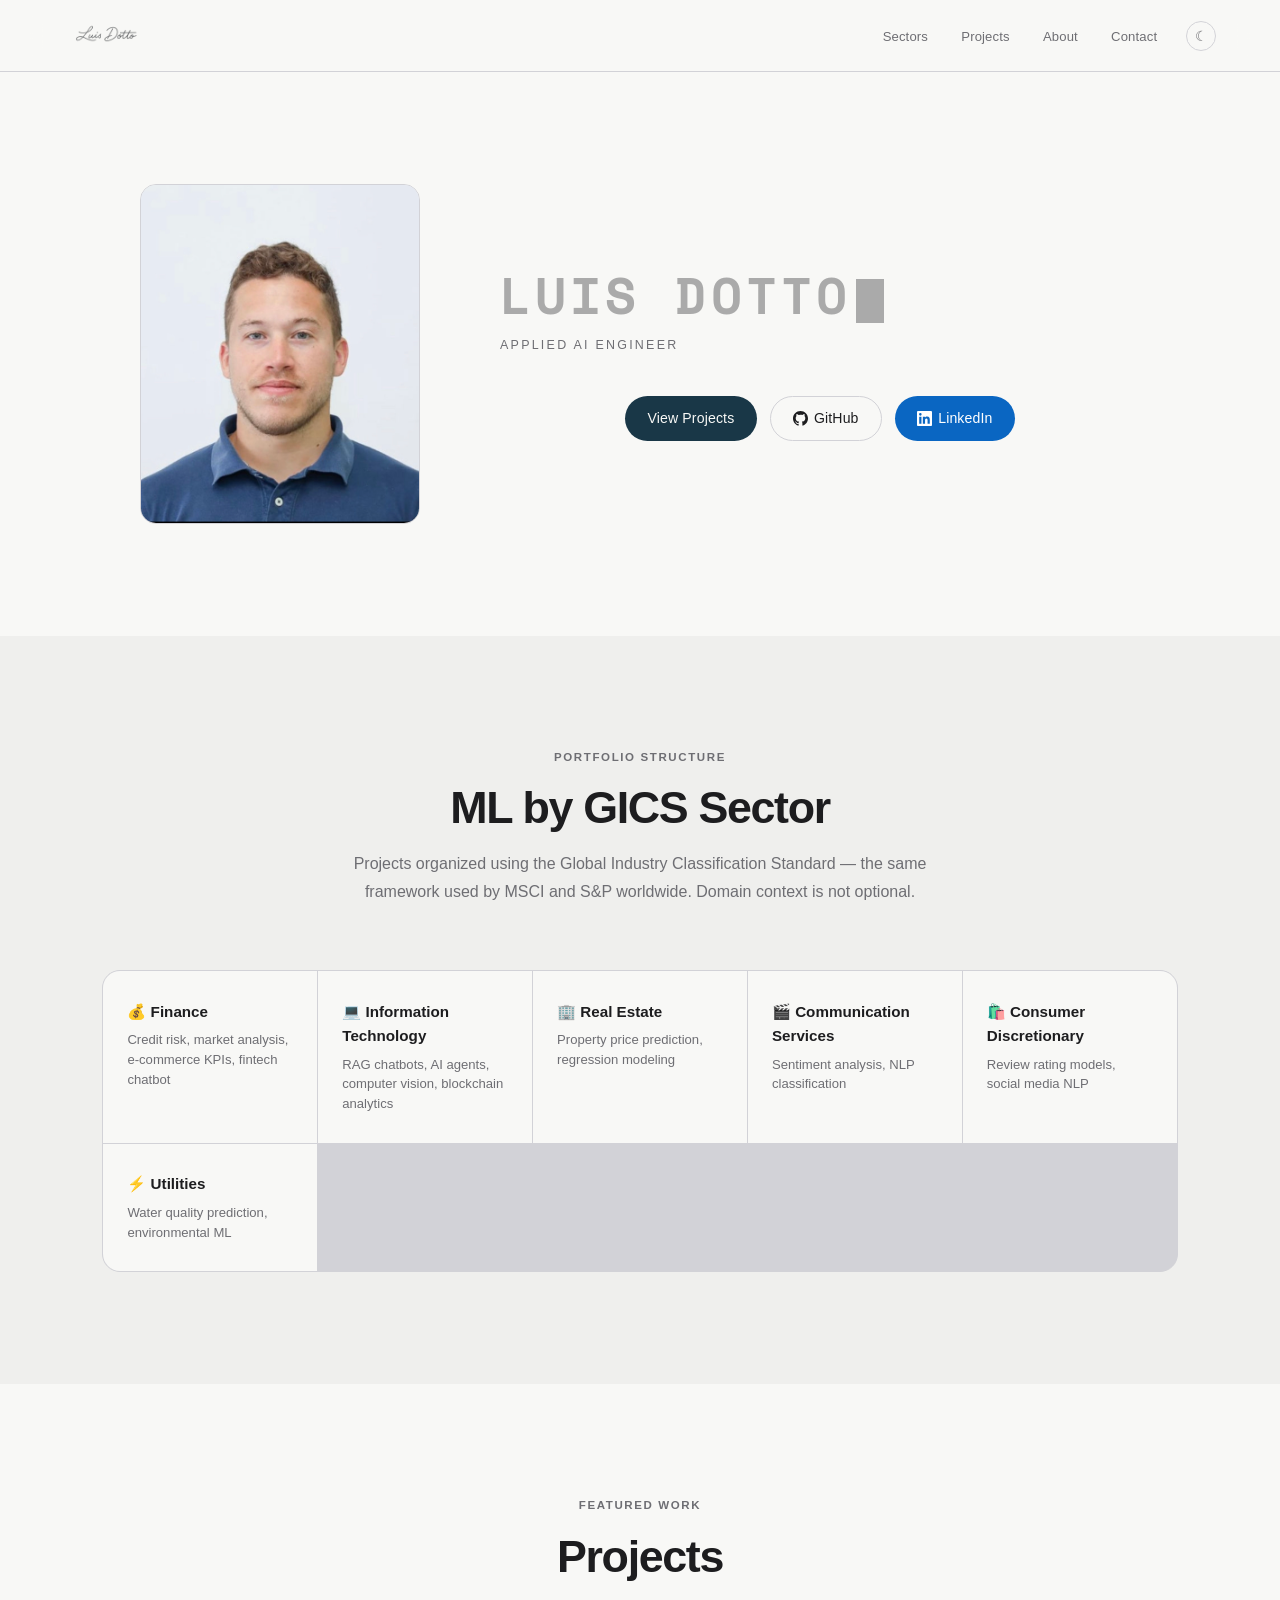
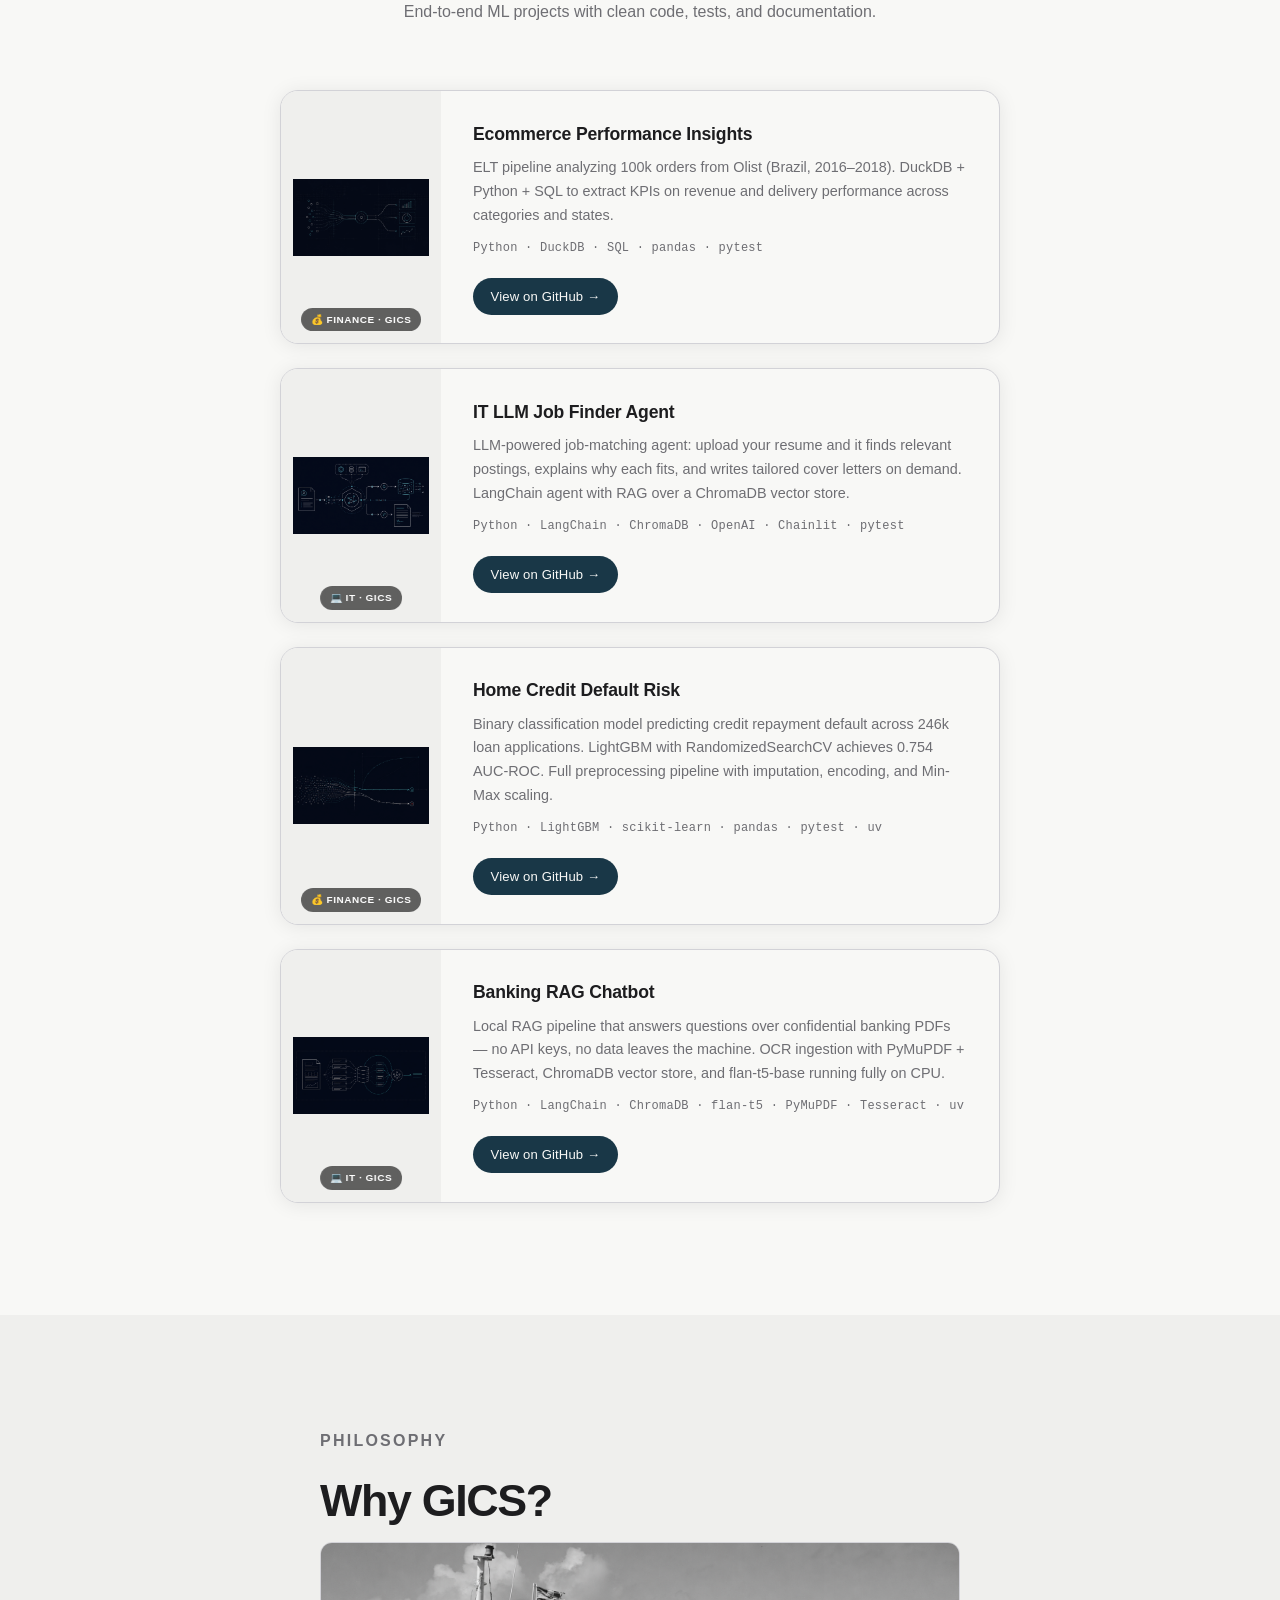
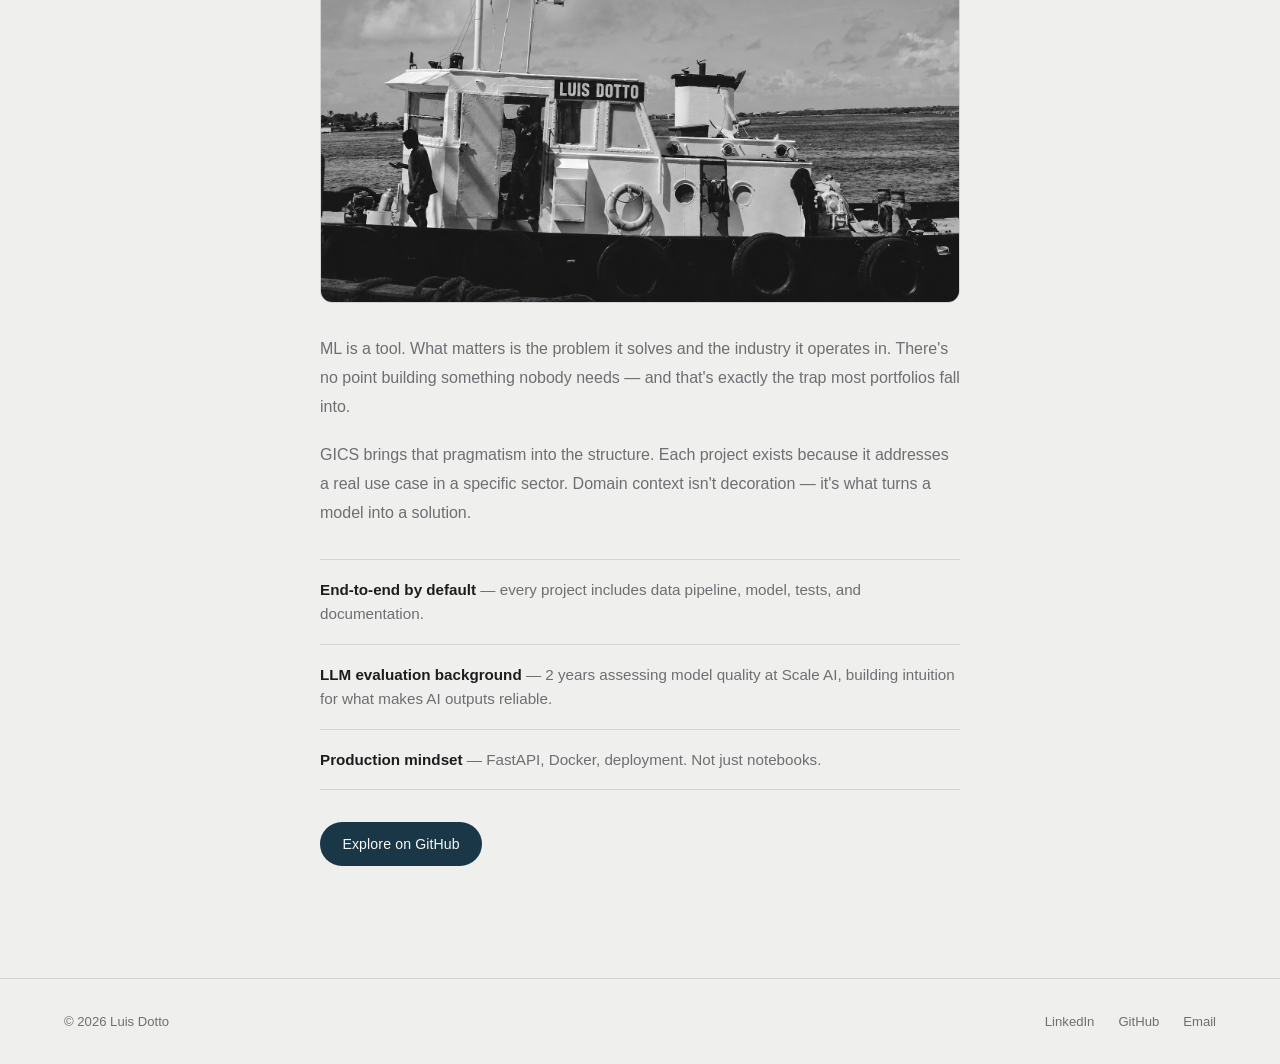
==== commit 30d42c39: "Add Banking RAG Chatbot project card" ====
--- a/index.html
+++ b/index.html
@@ -143,6 +143,19 @@
           <p>Binary classification model predicting credit repayment default across 246k loan applications. LightGBM with RandomizedSearchCV achieves 0.754 AUC-ROC. Full preprocessing pipeline with imputation, encoding, and Min-Max scaling.</p>
           <p class="project-stack">Python · LightGBM · scikit-learn · pandas · pytest · uv</p>
           <a href="https://github.com/Dotto-Luis/Projects/tree/main/Finance/Home-Credit-Default-Risk" target="_blank" class="btn btn-primary" style="font-size:0.82rem; padding:0.5rem 1.1rem;">View on GitHub →</a>
+        </div>
+      </div>
+
+      <div class="project-card-featured fade-in" style="margin-top: 1.5rem;">
+        <div class="project-cover">
+          <img src="assets/images/banking-rag-cover.png" alt="GenerativeAI Banking RAG Chatbot" />
+          <span class="project-tag">💻 IT · GICS</span>
+        </div>
+        <div class="project-body">
+          <h5>Banking RAG Chatbot</h5>
+          <p>Local RAG pipeline that answers questions over confidential banking PDFs — no API keys, no data leaves the machine. OCR ingestion with PyMuPDF + Tesseract, ChromaDB vector store, and flan-t5-base running fully on CPU.</p>
+          <p class="project-stack">Python · LangChain · ChromaDB · flan-t5 · PyMuPDF · Tesseract · uv</p>
+          <a href="https://github.com/Dotto-Luis/Projects/tree/main/Information_Technology/GenerativeAI-Banking-RAG-Chatbot" target="_blank" class="btn btn-primary" style="font-size:0.82rem; padding:0.5rem 1.1rem;">View on GitHub →</a>
         </div>
       </div>
     </div>
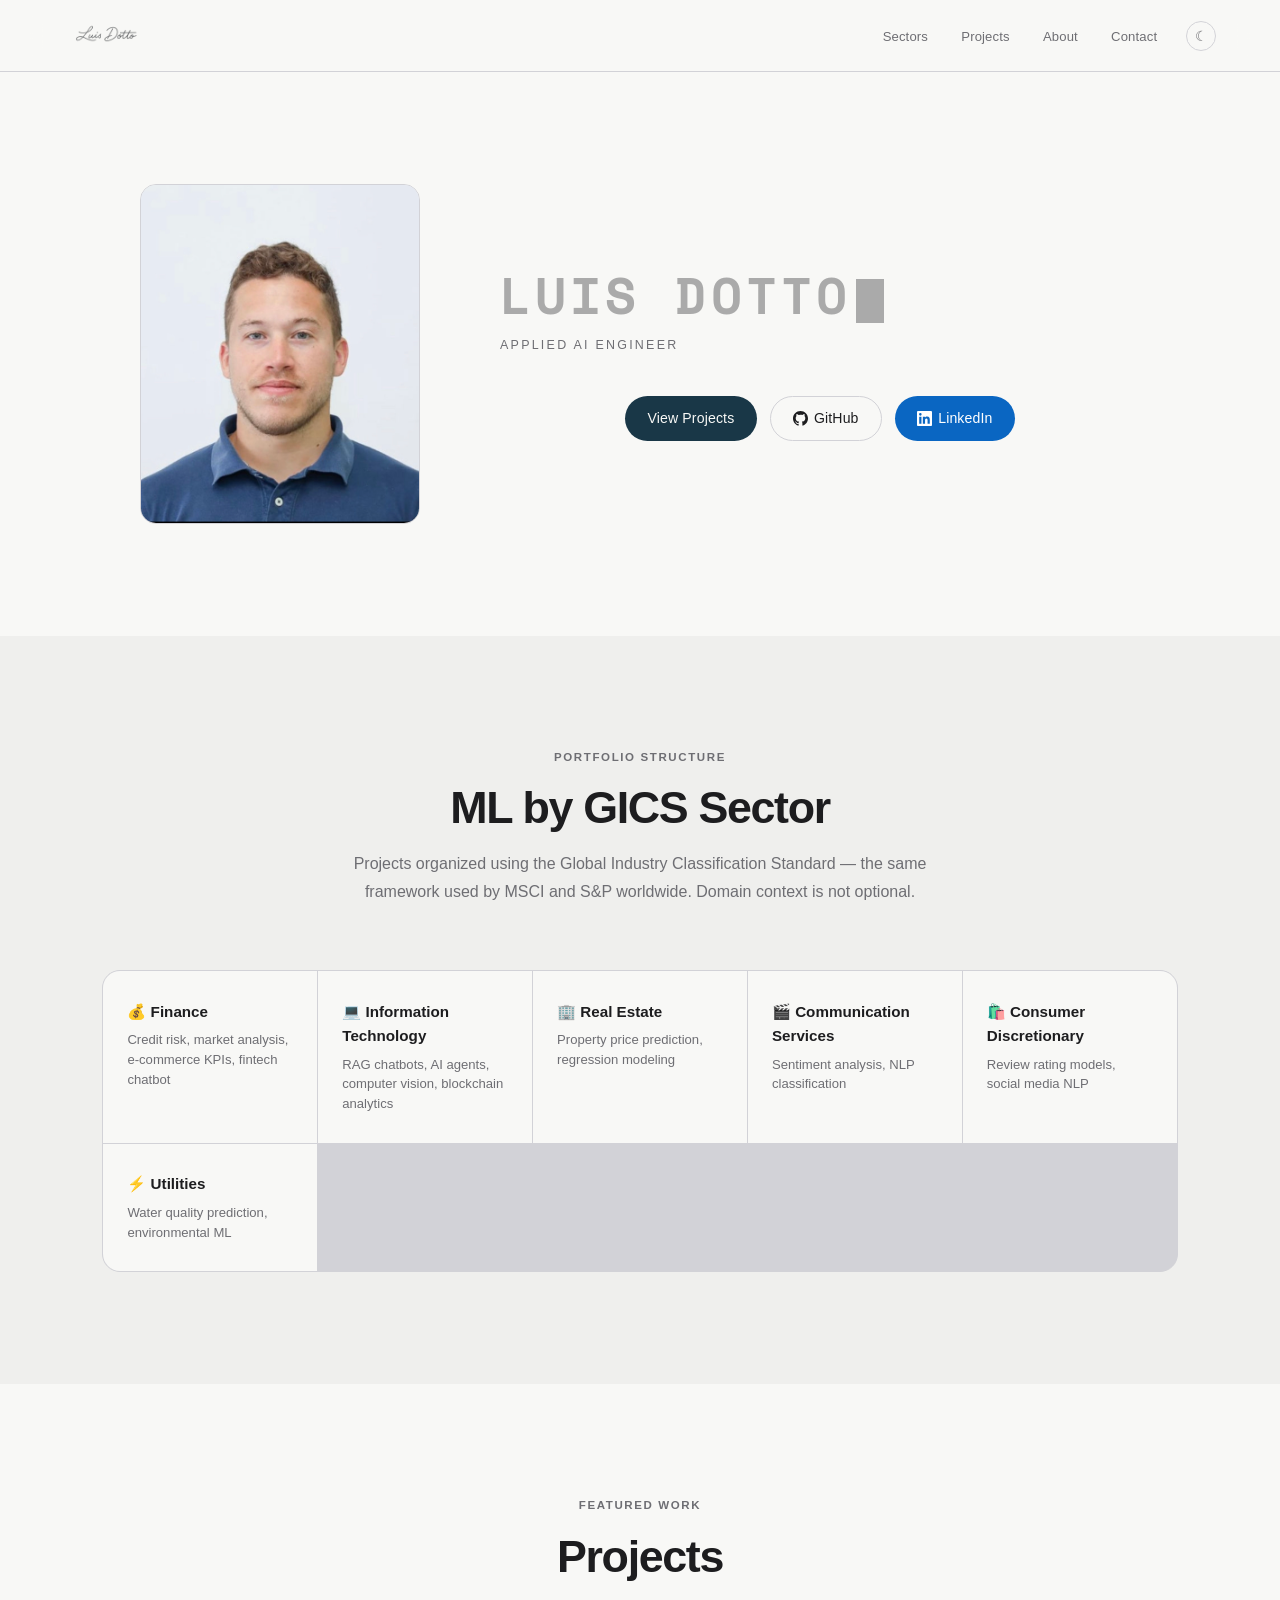
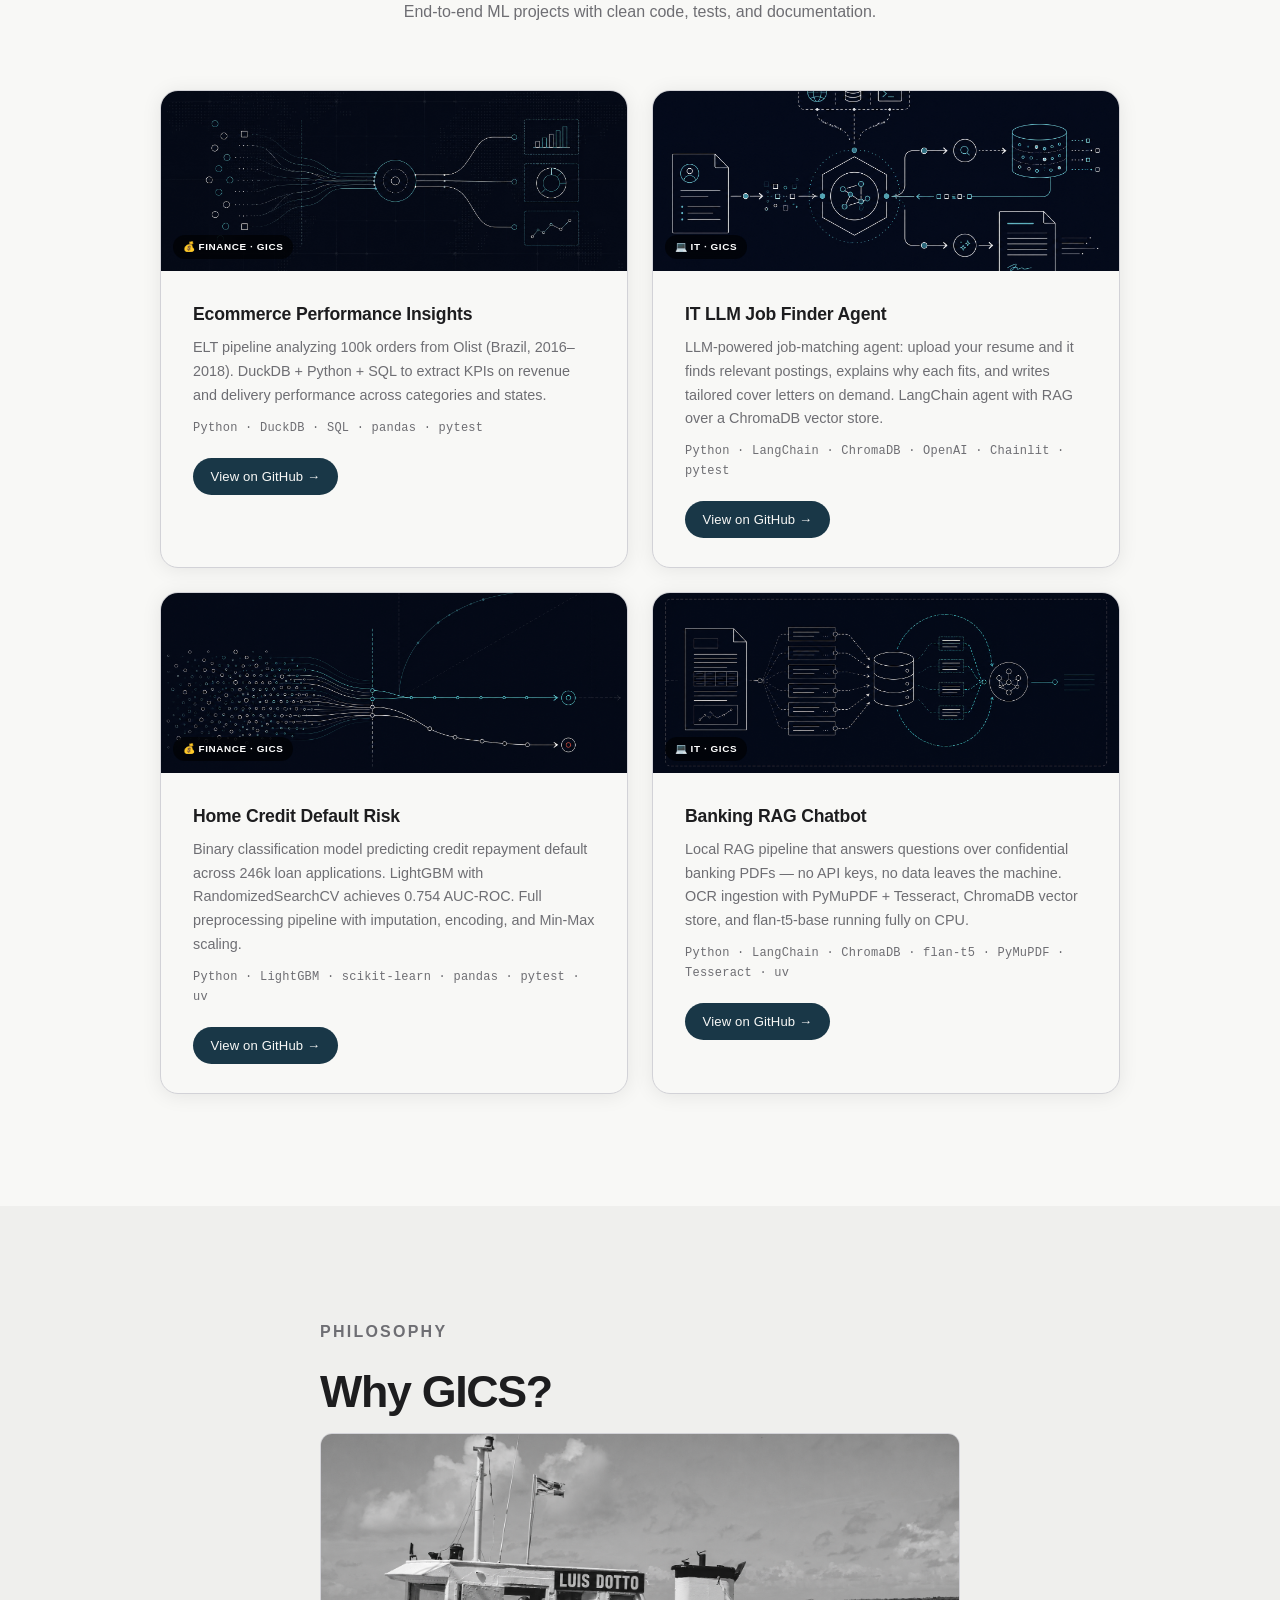
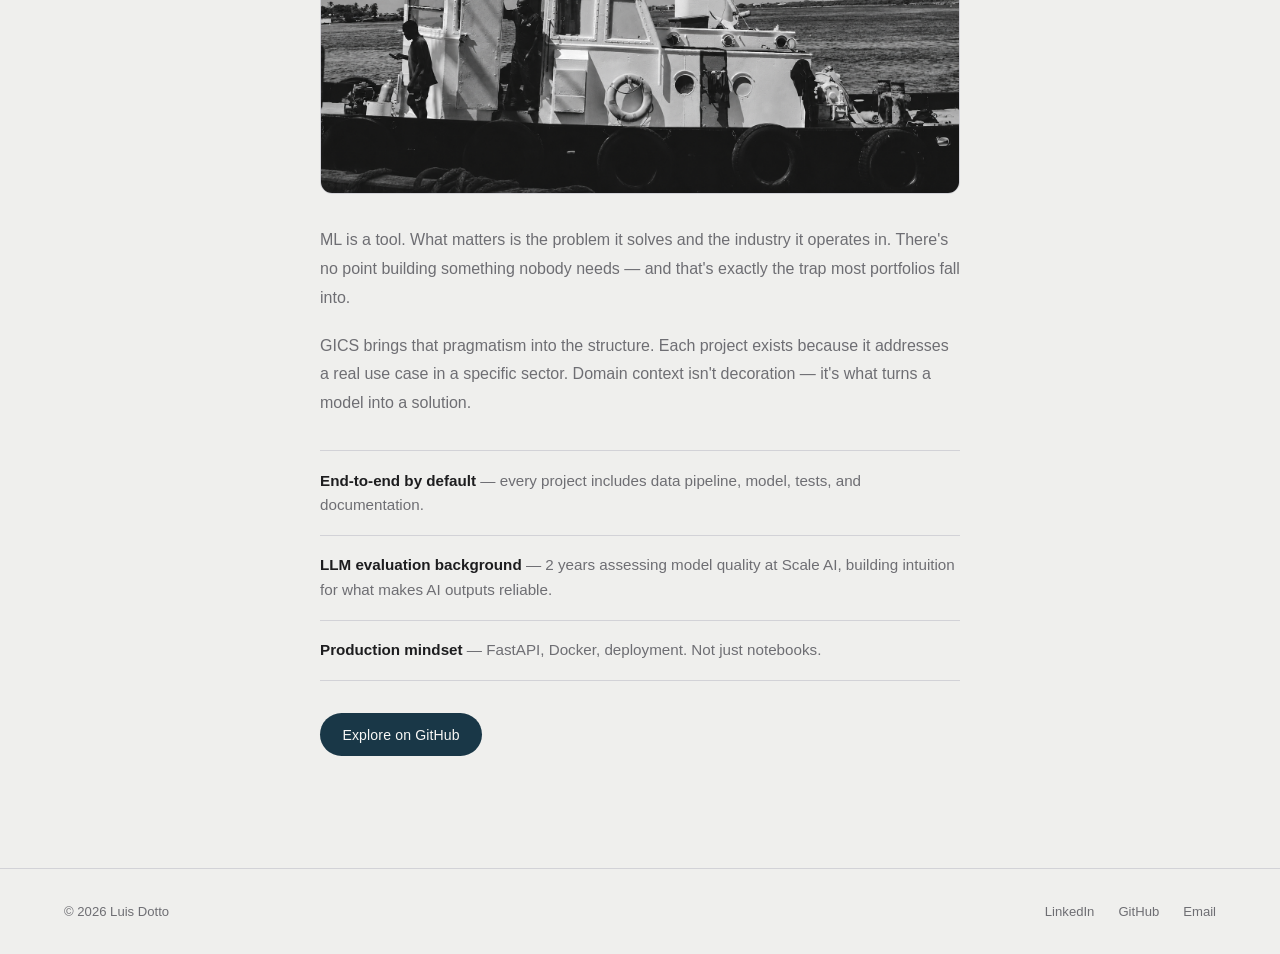
==== commit 21b9e508: "Project cards: 2-column grid layout" ====
--- a/index.html
+++ b/index.html
@@ -120,7 +120,7 @@
         </div>
       </div>
 
-      <div class="project-card-featured fade-in" style="margin-top: 1.5rem;">
+      <div class="project-card-featured fade-in">
         <div class="project-cover">
           <img src="assets/images/llm-cover.png" alt="IT LLM Job Finder Agent" />
           <span class="project-tag">💻 IT · GICS</span>
@@ -133,7 +133,7 @@
         </div>
       </div>
 
-      <div class="project-card-featured fade-in" style="margin-top: 1.5rem;">
+      <div class="project-card-featured fade-in">
         <div class="project-cover">
           <img src="assets/images/homecredit-cover.png" alt="Home Credit Default Risk" />
           <span class="project-tag">💰 Finance · GICS</span>
@@ -146,7 +146,7 @@
         </div>
       </div>
 
-      <div class="project-card-featured fade-in" style="margin-top: 1.5rem;">
+      <div class="project-card-featured fade-in">
         <div class="project-cover">
           <img src="assets/images/banking-rag-cover.png" alt="GenerativeAI Banking RAG Chatbot" />
           <span class="project-tag">💻 IT · GICS</span>
--- a/main.css
+++ b/main.css
@@ -343,7 +343,13 @@
 }
 
 /* === PROJECT CARD === */
-.project-list { margin-top: 0; }
+.project-list {
+  display: grid;
+  grid-template-columns: repeat(2, 1fr);
+  gap: 1.5rem;
+  max-width: 960px;
+  margin: 0 auto;
+}
 
 .project-card-featured {
   background: var(--card-bg);
@@ -351,10 +357,7 @@
   border-radius: 18px;
   overflow: hidden;
   display: flex;
-  flex-direction: row;
-  align-items: stretch;
-  max-width: 720px;
-  margin: 0 auto;
+  flex-direction: column;
   box-shadow: var(--card-shadow);
   transition: transform 0.25s, box-shadow 0.25s;
 }
@@ -366,8 +369,8 @@
 
 .project-cover {
   position: relative;
-  width: 160px;
-  flex-shrink: 0;
+  width: 100%;
+  height: 180px;
   overflow: hidden;
   background: var(--bg-alt);
 }
@@ -375,17 +378,16 @@
 .project-cover img {
   width: 100%;
   height: 100%;
-  object-fit: contain;
+  object-fit: cover;
   object-position: center;
   display: block;
-  padding: 0.75rem;
+  padding: 0;
 }
 
 .project-tag {
   position: absolute;
   bottom: 0.75rem;
-  left: 50%;
-  transform: translateX(-50%);
+  left: 0.75rem;
   background: rgba(0,0,0,0.6);
   color: #fff;
   font-size: 0.62rem;
@@ -569,13 +571,12 @@
 
   .hero-stats { max-width: 100%; }
 
-  .project-card-featured {
-    flex-direction: column;
+  .project-list {
+    grid-template-columns: 1fr;
   }
 
   .project-cover {
-    width: 100%;
-    height: 140px;
+    height: 160px;
   }
 
   footer { flex-direction: column; text-align: center; }
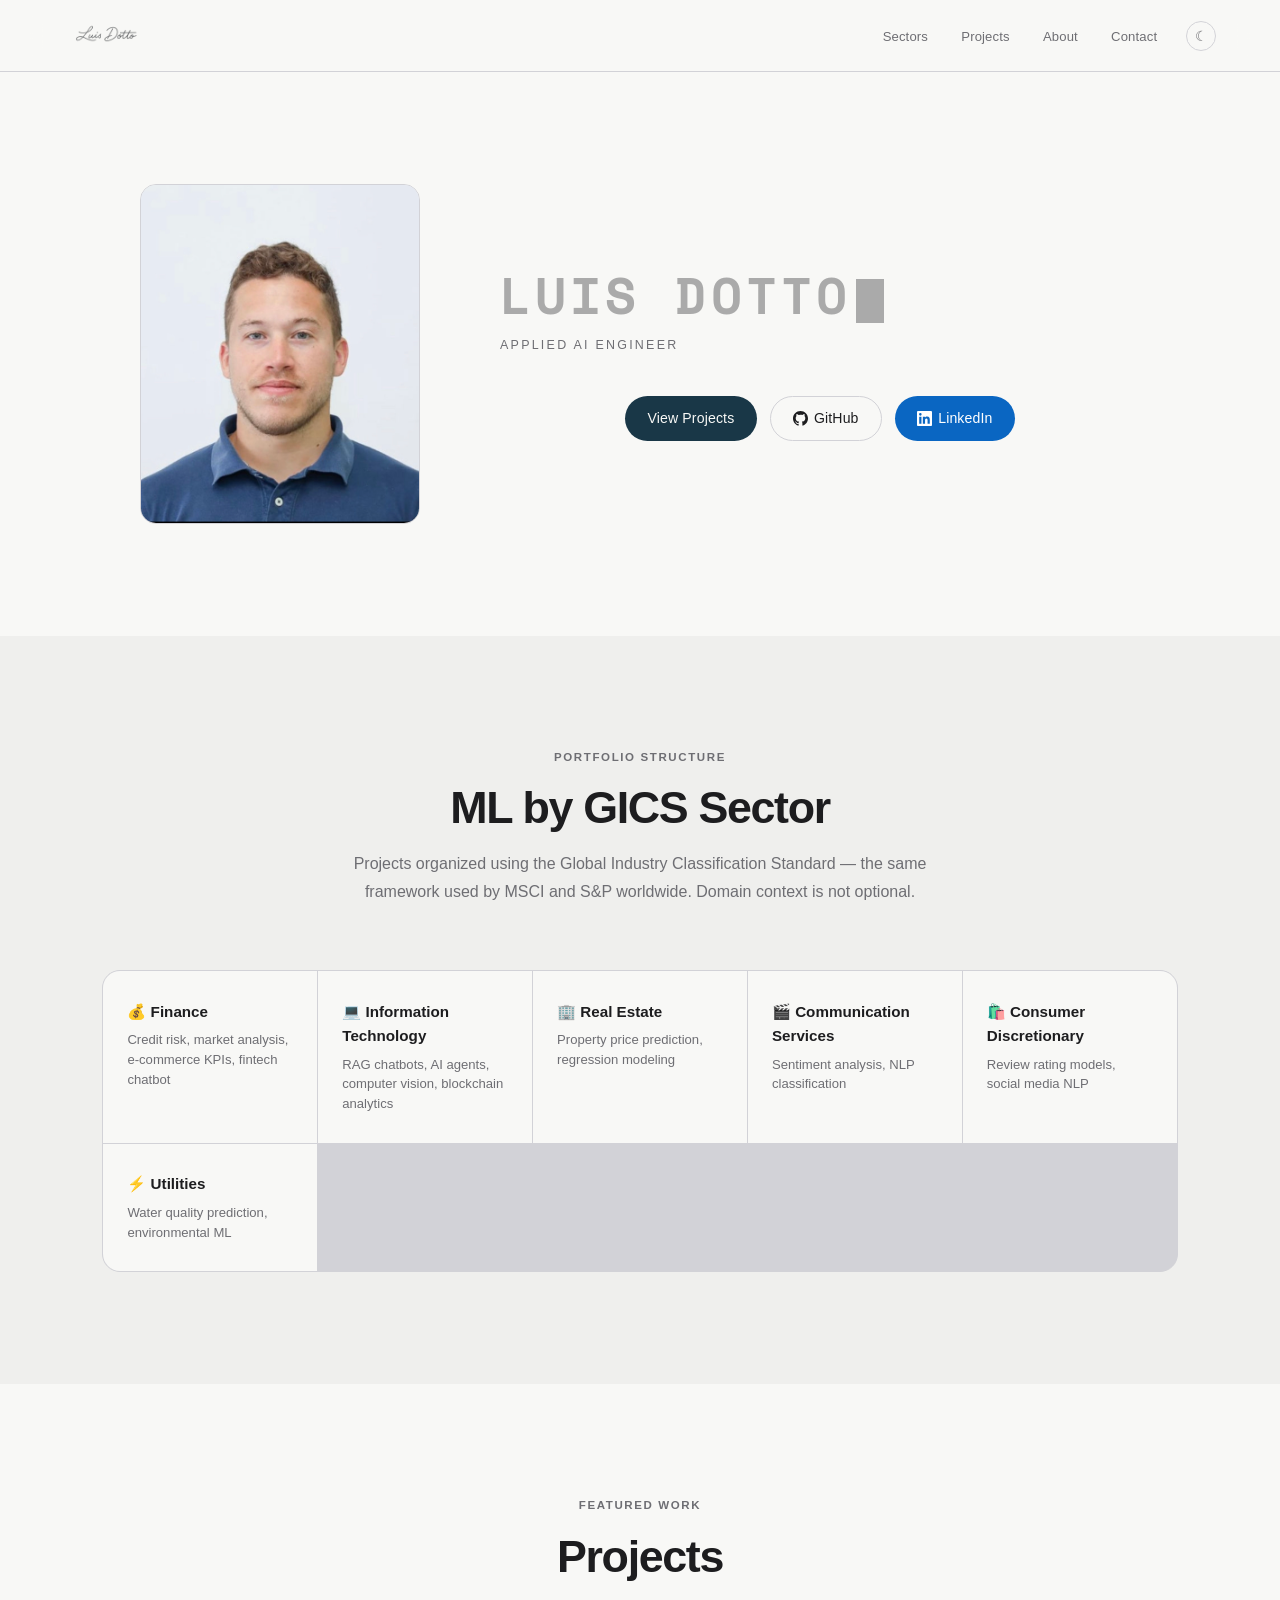
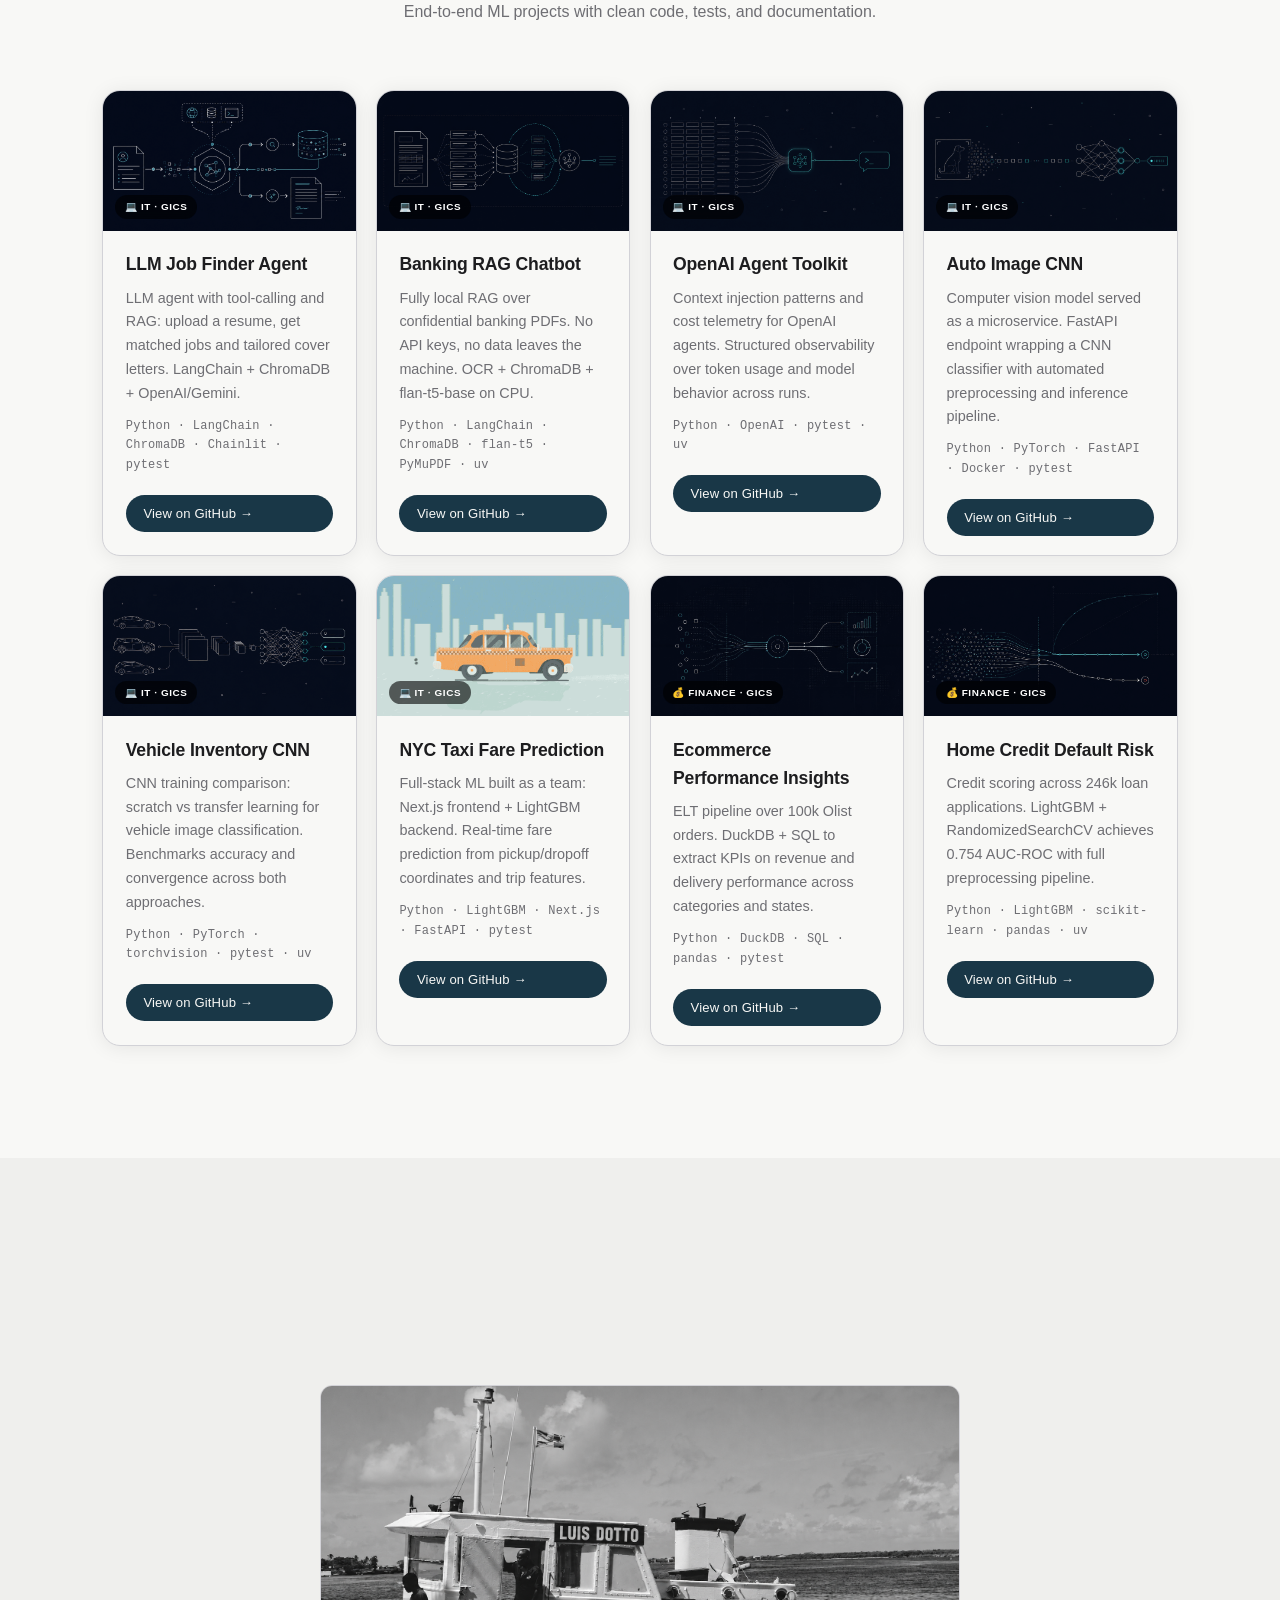
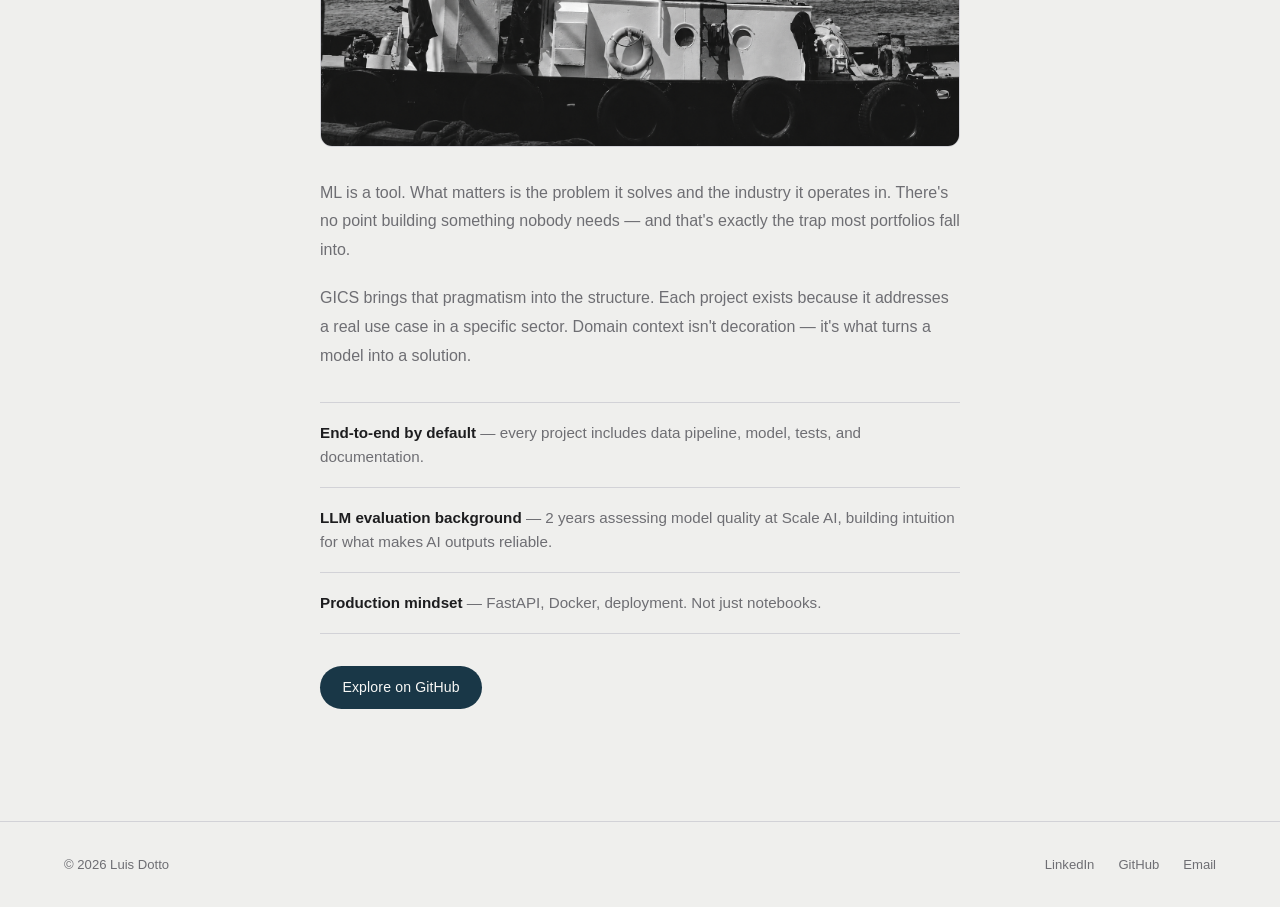
==== commit cc291914: "Grid 4 cols: 8 projects (6 IT + 2 Finance)" ====
--- a/index.html
+++ b/index.html
@@ -107,6 +107,87 @@
     <p class="section-sub fade-in">End-to-end ML projects with clean code, tests, and documentation.</p>
 
     <div class="project-list">
+
+      <!-- IT SECTOR -->
+      <div class="project-card-featured fade-in">
+        <div class="project-cover">
+          <img src="assets/images/llm-cover.png" alt="IT LLM Job Finder Agent" />
+          <span class="project-tag">💻 IT · GICS</span>
+        </div>
+        <div class="project-body">
+          <h5>LLM Job Finder Agent</h5>
+          <p>LLM agent with tool-calling and RAG: upload a resume, get matched jobs and tailored cover letters. LangChain + ChromaDB + OpenAI/Gemini.</p>
+          <p class="project-stack">Python · LangChain · ChromaDB · Chainlit · pytest</p>
+          <a href="https://github.com/Dotto-Luis/Projects/tree/main/Information_Technology/IT-LLM-Job-Finder-Agent" target="_blank" class="btn btn-primary" style="font-size:0.82rem; padding:0.5rem 1.1rem;">View on GitHub →</a>
+        </div>
+      </div>
+
+      <div class="project-card-featured fade-in">
+        <div class="project-cover">
+          <img src="assets/images/banking-rag-cover.png" alt="Banking RAG Chatbot" />
+          <span class="project-tag">💻 IT · GICS</span>
+        </div>
+        <div class="project-body">
+          <h5>Banking RAG Chatbot</h5>
+          <p>Fully local RAG over confidential banking PDFs. No API keys, no data leaves the machine. OCR + ChromaDB + flan-t5-base on CPU.</p>
+          <p class="project-stack">Python · LangChain · ChromaDB · flan-t5 · PyMuPDF · uv</p>
+          <a href="https://github.com/Dotto-Luis/Projects/tree/main/Information_Technology/GenerativeAI-Banking-RAG-Chatbot" target="_blank" class="btn btn-primary" style="font-size:0.82rem; padding:0.5rem 1.1rem;">View on GitHub →</a>
+        </div>
+      </div>
+
+      <div class="project-card-featured fade-in">
+        <div class="project-cover">
+          <img src="assets/images/openai_agent_toolkit-cover.png" alt="OpenAI Agent Toolkit" />
+          <span class="project-tag">💻 IT · GICS</span>
+        </div>
+        <div class="project-body">
+          <h5>OpenAI Agent Toolkit</h5>
+          <p>Context injection patterns and cost telemetry for OpenAI agents. Structured observability over token usage and model behavior across runs.</p>
+          <p class="project-stack">Python · OpenAI · pytest · uv</p>
+          <a href="https://github.com/Dotto-Luis/Projects/tree/main/Information_Technology/OpenAI-Agent-Toolkit" target="_blank" class="btn btn-primary" style="font-size:0.82rem; padding:0.5rem 1.1rem;">View on GitHub →</a>
+        </div>
+      </div>
+
+      <div class="project-card-featured fade-in">
+        <div class="project-cover">
+          <img src="assets/images/auto_image_cnn-cover.png" alt="Auto Image CNN" />
+          <span class="project-tag">💻 IT · GICS</span>
+        </div>
+        <div class="project-body">
+          <h5>Auto Image CNN</h5>
+          <p>Computer vision model served as a microservice. FastAPI endpoint wrapping a CNN classifier with automated preprocessing and inference pipeline.</p>
+          <p class="project-stack">Python · PyTorch · FastAPI · Docker · pytest</p>
+          <a href="https://github.com/Dotto-Luis/Projects/tree/main/Information_Technology/Auto-Image-CNN" target="_blank" class="btn btn-primary" style="font-size:0.82rem; padding:0.5rem 1.1rem;">View on GitHub →</a>
+        </div>
+      </div>
+
+      <div class="project-card-featured fade-in">
+        <div class="project-cover">
+          <img src="assets/images/vehicle_inventory_classification-cover.png" alt="Vehicle Inventory Classification" />
+          <span class="project-tag">💻 IT · GICS</span>
+        </div>
+        <div class="project-body">
+          <h5>Vehicle Inventory CNN</h5>
+          <p>CNN training comparison: scratch vs transfer learning for vehicle image classification. Benchmarks accuracy and convergence across both approaches.</p>
+          <p class="project-stack">Python · PyTorch · torchvision · pytest · uv</p>
+          <a href="https://github.com/Dotto-Luis/Projects/tree/main/Information_Technology/Vehicle-Inventory-Classification" target="_blank" class="btn btn-primary" style="font-size:0.82rem; padding:0.5rem 1.1rem;">View on GitHub →</a>
+        </div>
+      </div>
+
+      <div class="project-card-featured fade-in">
+        <div class="project-cover">
+          <img src="assets/images/nyctaxifareprediction-cover.png" alt="NYC Taxi Fare Prediction" />
+          <span class="project-tag">💻 IT · GICS</span>
+        </div>
+        <div class="project-body">
+          <h5>NYC Taxi Fare Prediction</h5>
+          <p>Full-stack ML built as a team: Next.js frontend + LightGBM backend. Real-time fare prediction from pickup/dropoff coordinates and trip features.</p>
+          <p class="project-stack">Python · LightGBM · Next.js · FastAPI · pytest</p>
+          <a href="https://github.com/Dotto-Luis/Projects/tree/main/Information_Technology/NYCTaxiFarePrediction" target="_blank" class="btn btn-primary" style="font-size:0.82rem; padding:0.5rem 1.1rem;">View on GitHub →</a>
+        </div>
+      </div>
+
+      <!-- FINANCE SECTOR -->
       <div class="project-card-featured fade-in">
         <div class="project-cover">
           <img src="assets/images/epi-cover.png" alt="Ecommerce Performance Insights" />
@@ -114,7 +195,7 @@
         </div>
         <div class="project-body">
           <h5>Ecommerce Performance Insights</h5>
-          <p>ELT pipeline analyzing 100k orders from Olist (Brazil, 2016–2018). DuckDB + Python + SQL to extract KPIs on revenue and delivery performance across categories and states.</p>
+          <p>ELT pipeline over 100k Olist orders. DuckDB + SQL to extract KPIs on revenue and delivery performance across categories and states.</p>
           <p class="project-stack">Python · DuckDB · SQL · pandas · pytest</p>
           <a href="https://github.com/Dotto-Luis/Projects/tree/main/Finance/Ecommerce-Performance-Insights" target="_blank" class="btn btn-primary" style="font-size:0.82rem; padding:0.5rem 1.1rem;">View on GitHub →</a>
         </div>
@@ -122,42 +203,17 @@
 
       <div class="project-card-featured fade-in">
         <div class="project-cover">
-          <img src="assets/images/llm-cover.png" alt="IT LLM Job Finder Agent" />
-          <span class="project-tag">💻 IT · GICS</span>
-        </div>
-        <div class="project-body">
-          <h5>IT LLM Job Finder Agent</h5>
-          <p>LLM-powered job-matching agent: upload your resume and it finds relevant postings, explains why each fits, and writes tailored cover letters on demand. LangChain agent with RAG over a ChromaDB vector store.</p>
-          <p class="project-stack">Python · LangChain · ChromaDB · OpenAI · Chainlit · pytest</p>
-          <a href="https://github.com/Dotto-Luis/Projects/tree/main/Information_Technology/IT-LLM-Job-Finder-Agent" target="_blank" class="btn btn-primary" style="font-size:0.82rem; padding:0.5rem 1.1rem;">View on GitHub →</a>
-        </div>
-      </div>
-
-      <div class="project-card-featured fade-in">
-        <div class="project-cover">
           <img src="assets/images/homecredit-cover.png" alt="Home Credit Default Risk" />
           <span class="project-tag">💰 Finance · GICS</span>
         </div>
         <div class="project-body">
           <h5>Home Credit Default Risk</h5>
-          <p>Binary classification model predicting credit repayment default across 246k loan applications. LightGBM with RandomizedSearchCV achieves 0.754 AUC-ROC. Full preprocessing pipeline with imputation, encoding, and Min-Max scaling.</p>
-          <p class="project-stack">Python · LightGBM · scikit-learn · pandas · pytest · uv</p>
+          <p>Credit scoring across 246k loan applications. LightGBM + RandomizedSearchCV achieves 0.754 AUC-ROC with full preprocessing pipeline.</p>
+          <p class="project-stack">Python · LightGBM · scikit-learn · pandas · uv</p>
           <a href="https://github.com/Dotto-Luis/Projects/tree/main/Finance/Home-Credit-Default-Risk" target="_blank" class="btn btn-primary" style="font-size:0.82rem; padding:0.5rem 1.1rem;">View on GitHub →</a>
         </div>
       </div>
 
-      <div class="project-card-featured fade-in">
-        <div class="project-cover">
-          <img src="assets/images/banking-rag-cover.png" alt="GenerativeAI Banking RAG Chatbot" />
-          <span class="project-tag">💻 IT · GICS</span>
-        </div>
-        <div class="project-body">
-          <h5>Banking RAG Chatbot</h5>
-          <p>Local RAG pipeline that answers questions over confidential banking PDFs — no API keys, no data leaves the machine. OCR ingestion with PyMuPDF + Tesseract, ChromaDB vector store, and flan-t5-base running fully on CPU.</p>
-          <p class="project-stack">Python · LangChain · ChromaDB · flan-t5 · PyMuPDF · Tesseract · uv</p>
-          <a href="https://github.com/Dotto-Luis/Projects/tree/main/Information_Technology/GenerativeAI-Banking-RAG-Chatbot" target="_blank" class="btn btn-primary" style="font-size:0.82rem; padding:0.5rem 1.1rem;">View on GitHub →</a>
-        </div>
-      </div>
     </div>
   </section>
 
--- a/main.css
+++ b/main.css
@@ -345,9 +345,9 @@
 /* === PROJECT CARD === */
 .project-list {
   display: grid;
-  grid-template-columns: repeat(2, 1fr);
-  gap: 1.5rem;
-  max-width: 960px;
+  grid-template-columns: repeat(4, 1fr);
+  gap: 1.2rem;
+  max-width: 1100px;
   margin: 0 auto;
 }
 
@@ -370,7 +370,7 @@
 .project-cover {
   position: relative;
   width: 100%;
-  height: 180px;
+  height: 140px;
   overflow: hidden;
   background: var(--bg-alt);
 }
@@ -402,7 +402,10 @@
 }
 
 .project-body {
-  padding: 1.8rem 2rem;
+  padding: 1.2rem 1.4rem;
+  display: flex;
+  flex-direction: column;
+  flex: 1;
 }
 
 .project-body h5 {
@@ -572,11 +575,11 @@
   .hero-stats { max-width: 100%; }
 
   .project-list {
-    grid-template-columns: 1fr;
+    grid-template-columns: repeat(2, 1fr);
   }
 
   .project-cover {
-    height: 160px;
+    height: 130px;
   }
 
   footer { flex-direction: column; text-align: center; }
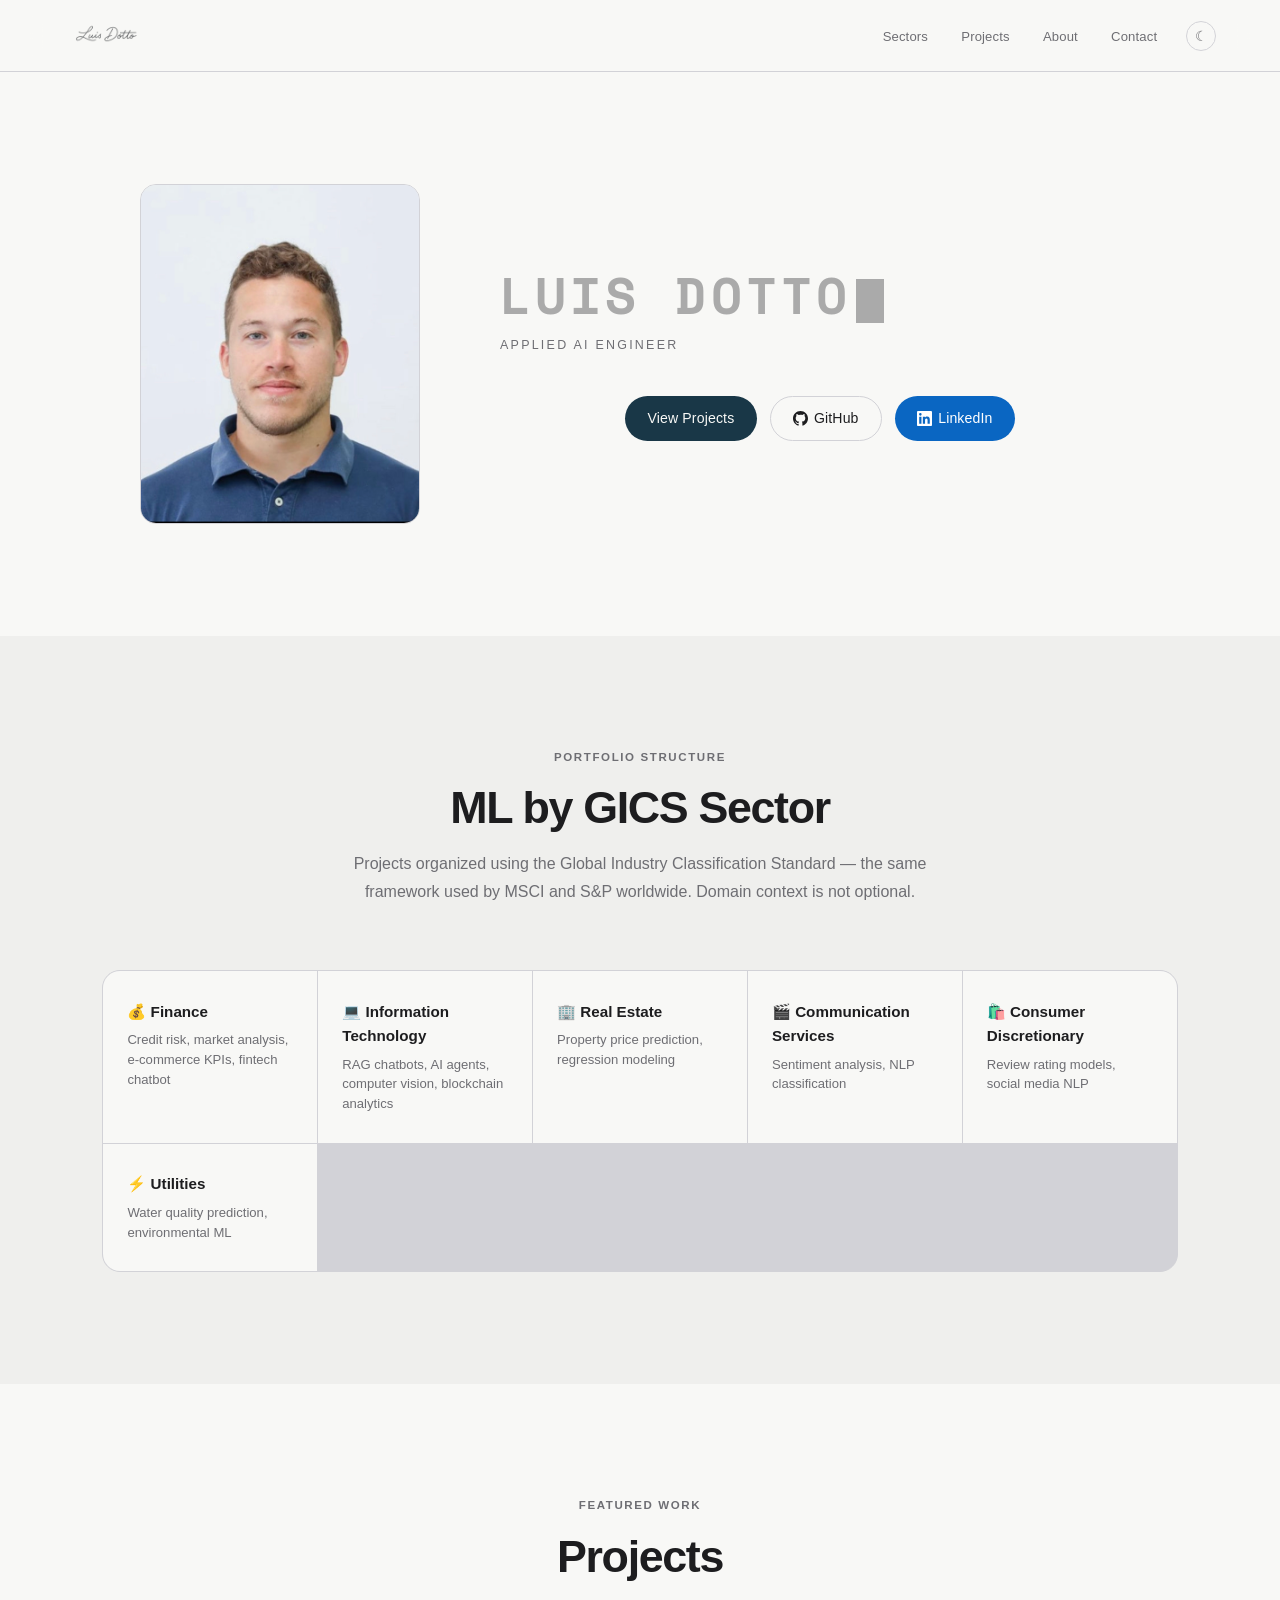
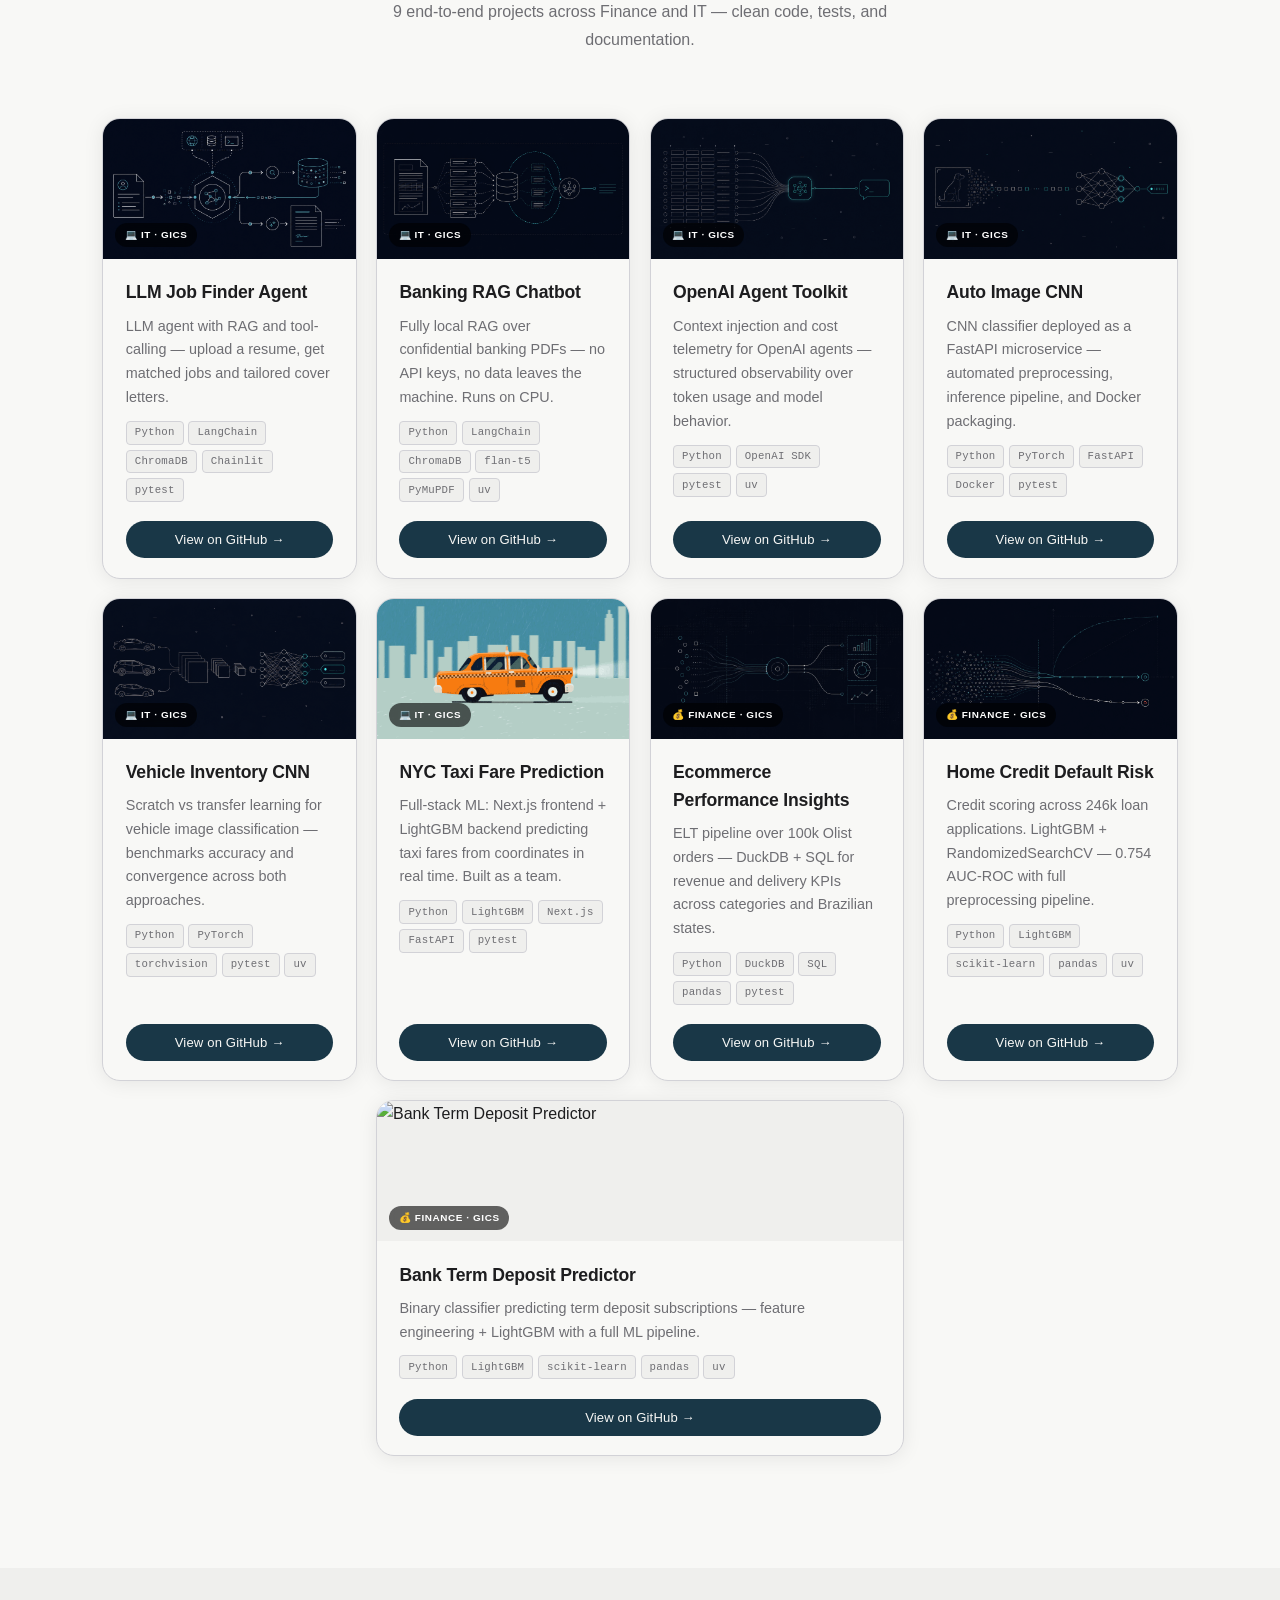
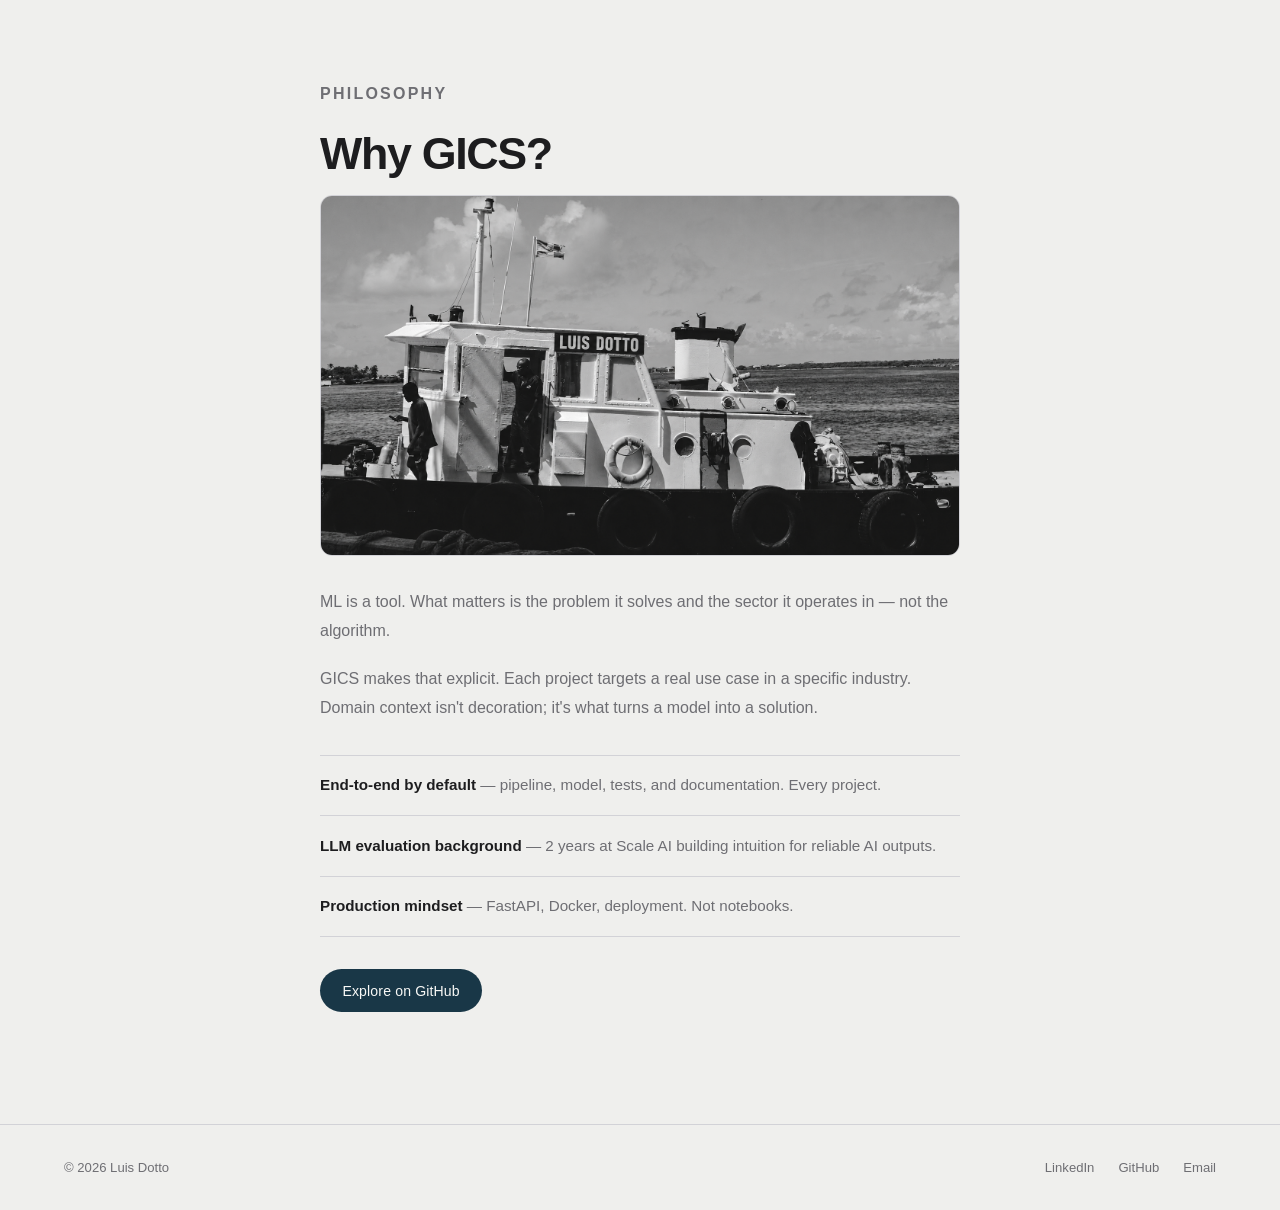
==== commit 83478181: "Polish: stack pills, grid balance, full-width buttons, OG tags, shorter copy, dark mode accent fix" ====
--- a/index.html
+++ b/index.html
@@ -5,6 +5,13 @@
   <meta name="viewport" content="width=device-width, initial-scale=1.0" />
   <title>Luis Dotto | Applied AI Engineer</title>
   <meta name="description" content="Luis Dotto — Applied AI Engineer. ML pipelines, LLM evaluation, and data-driven solutions organized across GICS sectors. Python, DuckDB, SQL, FastAPI.">
+  <link rel="icon" href="assets/images/signature.png" type="image/png">
+  <meta property="og:title" content="Luis Dotto | Applied AI Engineer">
+  <meta property="og:description" content="ML pipelines, LLM evaluation, and data-driven solutions across GICS sectors.">
+  <meta property="og:image" content="https://dotto-luis.github.io/assets/images/pic.jpeg">
+  <meta property="og:url" content="https://dotto-luis.github.io">
+  <meta property="og:type" content="website">
+  <meta name="twitter:card" content="summary_large_image">
 
   <link href="https://fonts.googleapis.com/css2?family=Space+Mono:wght@400;700&display=swap" rel="stylesheet">
   <link rel="stylesheet" href="main.css">
@@ -104,7 +111,7 @@
   <section class="section" id="projects">
     <p class="section-eyebrow fade-in">Featured work</p>
     <h2 class="section-headline fade-in">Projects</h2>
-    <p class="section-sub fade-in">End-to-end ML projects with clean code, tests, and documentation.</p>
+    <p class="section-sub fade-in">9 end-to-end projects across Finance and IT — clean code, tests, and documentation.</p>
 
     <div class="project-list">
 
@@ -116,9 +123,9 @@
         </div>
         <div class="project-body">
           <h5>LLM Job Finder Agent</h5>
-          <p>LLM agent with tool-calling and RAG: upload a resume, get matched jobs and tailored cover letters. LangChain + ChromaDB + OpenAI/Gemini.</p>
-          <p class="project-stack">Python · LangChain · ChromaDB · Chainlit · pytest</p>
-          <a href="https://github.com/Dotto-Luis/Projects/tree/main/Information_Technology/IT-LLM-Job-Finder-Agent" target="_blank" class="btn btn-primary" style="font-size:0.82rem; padding:0.5rem 1.1rem;">View on GitHub →</a>
+          <p>LLM agent with RAG and tool-calling — upload a resume, get matched jobs and tailored cover letters.</p>
+          <p class="project-stack"><span>Python</span><span>LangChain</span><span>ChromaDB</span><span>Chainlit</span><span>pytest</span></p>
+          <a href="https://github.com/Dotto-Luis/Projects/tree/main/Information_Technology/IT-LLM-Job-Finder-Agent" target="_blank" class="btn btn-primary">View on GitHub →</a>
         </div>
       </div>
 
@@ -129,9 +136,9 @@
         </div>
         <div class="project-body">
           <h5>Banking RAG Chatbot</h5>
-          <p>Fully local RAG over confidential banking PDFs. No API keys, no data leaves the machine. OCR + ChromaDB + flan-t5-base on CPU.</p>
-          <p class="project-stack">Python · LangChain · ChromaDB · flan-t5 · PyMuPDF · uv</p>
-          <a href="https://github.com/Dotto-Luis/Projects/tree/main/Information_Technology/GenerativeAI-Banking-RAG-Chatbot" target="_blank" class="btn btn-primary" style="font-size:0.82rem; padding:0.5rem 1.1rem;">View on GitHub →</a>
+          <p>Fully local RAG over confidential banking PDFs — no API keys, no data leaves the machine. Runs on CPU.</p>
+          <p class="project-stack"><span>Python</span><span>LangChain</span><span>ChromaDB</span><span>flan-t5</span><span>PyMuPDF</span><span>uv</span></p>
+          <a href="https://github.com/Dotto-Luis/Projects/tree/main/Information_Technology/GenerativeAI-Banking-RAG-Chatbot" target="_blank" class="btn btn-primary">View on GitHub →</a>
         </div>
       </div>
 
@@ -142,9 +149,9 @@
         </div>
         <div class="project-body">
           <h5>OpenAI Agent Toolkit</h5>
-          <p>Context injection patterns and cost telemetry for OpenAI agents. Structured observability over token usage and model behavior across runs.</p>
-          <p class="project-stack">Python · OpenAI · pytest · uv</p>
-          <a href="https://github.com/Dotto-Luis/Projects/tree/main/Information_Technology/OpenAI-Agent-Toolkit" target="_blank" class="btn btn-primary" style="font-size:0.82rem; padding:0.5rem 1.1rem;">View on GitHub →</a>
+          <p>Context injection and cost telemetry for OpenAI agents — structured observability over token usage and model behavior.</p>
+          <p class="project-stack"><span>Python</span><span>OpenAI SDK</span><span>pytest</span><span>uv</span></p>
+          <a href="https://github.com/Dotto-Luis/Projects/tree/main/Information_Technology/OpenAI-Agent-Toolkit" target="_blank" class="btn btn-primary">View on GitHub →</a>
         </div>
       </div>
 
@@ -155,9 +162,9 @@
         </div>
         <div class="project-body">
           <h5>Auto Image CNN</h5>
-          <p>Computer vision model served as a microservice. FastAPI endpoint wrapping a CNN classifier with automated preprocessing and inference pipeline.</p>
-          <p class="project-stack">Python · PyTorch · FastAPI · Docker · pytest</p>
-          <a href="https://github.com/Dotto-Luis/Projects/tree/main/Information_Technology/Auto-Image-CNN" target="_blank" class="btn btn-primary" style="font-size:0.82rem; padding:0.5rem 1.1rem;">View on GitHub →</a>
+          <p>CNN classifier deployed as a FastAPI microservice — automated preprocessing, inference pipeline, and Docker packaging.</p>
+          <p class="project-stack"><span>Python</span><span>PyTorch</span><span>FastAPI</span><span>Docker</span><span>pytest</span></p>
+          <a href="https://github.com/Dotto-Luis/Projects/tree/main/Information_Technology/Auto-Image-CNN" target="_blank" class="btn btn-primary">View on GitHub →</a>
         </div>
       </div>
 
@@ -168,9 +175,9 @@
         </div>
         <div class="project-body">
           <h5>Vehicle Inventory CNN</h5>
-          <p>CNN training comparison: scratch vs transfer learning for vehicle image classification. Benchmarks accuracy and convergence across both approaches.</p>
-          <p class="project-stack">Python · PyTorch · torchvision · pytest · uv</p>
-          <a href="https://github.com/Dotto-Luis/Projects/tree/main/Information_Technology/Vehicle-Inventory-Classification" target="_blank" class="btn btn-primary" style="font-size:0.82rem; padding:0.5rem 1.1rem;">View on GitHub →</a>
+          <p>Scratch vs transfer learning for vehicle image classification — benchmarks accuracy and convergence across both approaches.</p>
+          <p class="project-stack"><span>Python</span><span>PyTorch</span><span>torchvision</span><span>pytest</span><span>uv</span></p>
+          <a href="https://github.com/Dotto-Luis/Projects/tree/main/Information_Technology/Vehicle-Inventory-Classification" target="_blank" class="btn btn-primary">View on GitHub →</a>
         </div>
       </div>
 
@@ -181,9 +188,9 @@
         </div>
         <div class="project-body">
           <h5>NYC Taxi Fare Prediction</h5>
-          <p>Full-stack ML built as a team: Next.js frontend + LightGBM backend. Real-time fare prediction from pickup/dropoff coordinates and trip features.</p>
-          <p class="project-stack">Python · LightGBM · Next.js · FastAPI · pytest</p>
-          <a href="https://github.com/Dotto-Luis/Projects/tree/main/Information_Technology/NYCTaxiFarePrediction" target="_blank" class="btn btn-primary" style="font-size:0.82rem; padding:0.5rem 1.1rem;">View on GitHub →</a>
+          <p>Full-stack ML: Next.js frontend + LightGBM backend predicting taxi fares from coordinates in real time. Built as a team.</p>
+          <p class="project-stack"><span>Python</span><span>LightGBM</span><span>Next.js</span><span>FastAPI</span><span>pytest</span></p>
+          <a href="https://github.com/Dotto-Luis/Projects/tree/main/Information_Technology/NYCTaxiFarePrediction" target="_blank" class="btn btn-primary">View on GitHub →</a>
         </div>
       </div>
 
@@ -195,9 +202,9 @@
         </div>
         <div class="project-body">
           <h5>Ecommerce Performance Insights</h5>
-          <p>ELT pipeline over 100k Olist orders. DuckDB + SQL to extract KPIs on revenue and delivery performance across categories and states.</p>
-          <p class="project-stack">Python · DuckDB · SQL · pandas · pytest</p>
-          <a href="https://github.com/Dotto-Luis/Projects/tree/main/Finance/Ecommerce-Performance-Insights" target="_blank" class="btn btn-primary" style="font-size:0.82rem; padding:0.5rem 1.1rem;">View on GitHub →</a>
+          <p>ELT pipeline over 100k Olist orders — DuckDB + SQL for revenue and delivery KPIs across categories and Brazilian states.</p>
+          <p class="project-stack"><span>Python</span><span>DuckDB</span><span>SQL</span><span>pandas</span><span>pytest</span></p>
+          <a href="https://github.com/Dotto-Luis/Projects/tree/main/Finance/Ecommerce-Performance-Insights" target="_blank" class="btn btn-primary">View on GitHub →</a>
         </div>
       </div>
 
@@ -208,9 +215,22 @@
         </div>
         <div class="project-body">
           <h5>Home Credit Default Risk</h5>
-          <p>Credit scoring across 246k loan applications. LightGBM + RandomizedSearchCV achieves 0.754 AUC-ROC with full preprocessing pipeline.</p>
-          <p class="project-stack">Python · LightGBM · scikit-learn · pandas · uv</p>
-          <a href="https://github.com/Dotto-Luis/Projects/tree/main/Finance/Home-Credit-Default-Risk" target="_blank" class="btn btn-primary" style="font-size:0.82rem; padding:0.5rem 1.1rem;">View on GitHub →</a>
+          <p>Credit scoring across 246k loan applications. LightGBM + RandomizedSearchCV — 0.754 AUC-ROC with full preprocessing pipeline.</p>
+          <p class="project-stack"><span>Python</span><span>LightGBM</span><span>scikit-learn</span><span>pandas</span><span>uv</span></p>
+          <a href="https://github.com/Dotto-Luis/Projects/tree/main/Finance/Home-Credit-Default-Risk" target="_blank" class="btn btn-primary">View on GitHub →</a>
+        </div>
+      </div>
+
+      <div class="project-card-featured fade-in">
+        <div class="project-cover">
+          <img src="assets/images/bank-term-deposit-cover.png" alt="Bank Term Deposit Predictor" />
+          <span class="project-tag">💰 Finance · GICS</span>
+        </div>
+        <div class="project-body">
+          <h5>Bank Term Deposit Predictor</h5>
+          <p>Binary classifier predicting term deposit subscriptions — feature engineering + LightGBM with a full ML pipeline.</p>
+          <p class="project-stack"><span>Python</span><span>LightGBM</span><span>scikit-learn</span><span>pandas</span><span>uv</span></p>
+          <a href="https://github.com/Dotto-Luis/Projects/tree/main/Finance/Bank-Term-Deposit-Subscription-Predictor" target="_blank" class="btn btn-primary">View on GitHub →</a>
         </div>
       </div>
 
@@ -226,13 +246,13 @@
       <div class="about-boat fade-in">
         <img src="assets/images/boat.png" alt="LUISDOTTO boat" />
       </div>
-      <p class="fade-in">ML is a tool. What matters is the problem it solves and the industry it operates in. There's no point building something nobody needs — and that's exactly the trap most portfolios fall into.</p>
-      <p class="fade-in">GICS brings that pragmatism into the structure. Each project exists because it addresses a real use case in a specific sector. Domain context isn't decoration — it's what turns a model into a solution.</p>
+      <p class="fade-in">ML is a tool. What matters is the problem it solves and the sector it operates in — not the algorithm.</p>
+      <p class="fade-in">GICS makes that explicit. Each project targets a real use case in a specific industry. Domain context isn't decoration; it's what turns a model into a solution.</p>
 
       <ul class="about-list fade-in">
-        <li><strong>End-to-end by default</strong> — every project includes data pipeline, model, tests, and documentation.</li>
-        <li><strong>LLM evaluation background</strong> — 2 years assessing model quality at Scale AI, building intuition for what makes AI outputs reliable.</li>
-        <li><strong>Production mindset</strong> — FastAPI, Docker, deployment. Not just notebooks.</li>
+        <li><strong>End-to-end by default</strong> — pipeline, model, tests, and documentation. Every project.</li>
+        <li><strong>LLM evaluation background</strong> — 2 years at Scale AI building intuition for reliable AI outputs.</li>
+        <li><strong>Production mindset</strong> — FastAPI, Docker, deployment. Not notebooks.</li>
       </ul>
 
       <div class="fade-in">
--- a/main.css
+++ b/main.css
@@ -21,10 +21,11 @@
   --bg-alt:       #1c1c1e;
   --text:         #f5f5f7;
   --text-muted:   #98989d;
-  --text-light:   #555558;
+  --text-light:   #7a7a7f;
   --border:       #3a3a3c;
   --card-bg:      #1c1c1e;
   --card-shadow:  0 2px 20px rgba(0,0,0,0.4);
+  --accent:            #4a8fa8;
   --btn-primary-bg:    #f5f5f7;
   --btn-primary-text:  #000000;
   --btn-secondary-border: #3a3a3c;
@@ -363,8 +364,9 @@
 }
 
 .project-card-featured:hover {
-  transform: translateY(-3px);
-  box-shadow: 0 8px 30px rgba(0,0,0,0.12);
+  transform: translateY(-4px);
+  box-shadow: 0 12px 36px rgba(0,0,0,0.15);
+  border-color: var(--accent);
 }
 
 .project-cover {
@@ -424,11 +426,38 @@
 }
 
 .project-stack {
-  font-size: 0.75rem !important;
-  color: var(--text-muted) !important;
+  display: flex;
+  flex-wrap: wrap;
+  gap: 0.3rem;
   margin-bottom: 1.2rem !important;
+  font-size: 0 !important; /* reset; actual size on span */
+}
+
+.project-stack span {
+  font-size: 0.67rem;
   font-family: "SF Mono", "Fira Code", monospace;
+  color: var(--text-muted);
+  background: var(--bg-alt);
+  border: 0.5px solid var(--border);
+  border-radius: 4px;
+  padding: 0.15rem 0.5rem;
   letter-spacing: 0.02em;
+  line-height: 1.6;
+  display: inline-block;
+}
+
+/* Push button to bottom of every card */
+.project-body .btn {
+  width: 100%;
+  justify-content: center;
+  margin-top: auto;
+  font-size: 0.82rem !important;
+  padding: 0.5rem 1.1rem !important;
+}
+
+/* Center lone card in last row of 4-col grid */
+.project-list > .project-card-featured:last-child:nth-child(4n+1) {
+  grid-column: 2 / span 2;
 }
 
 /* === ABOUT === */
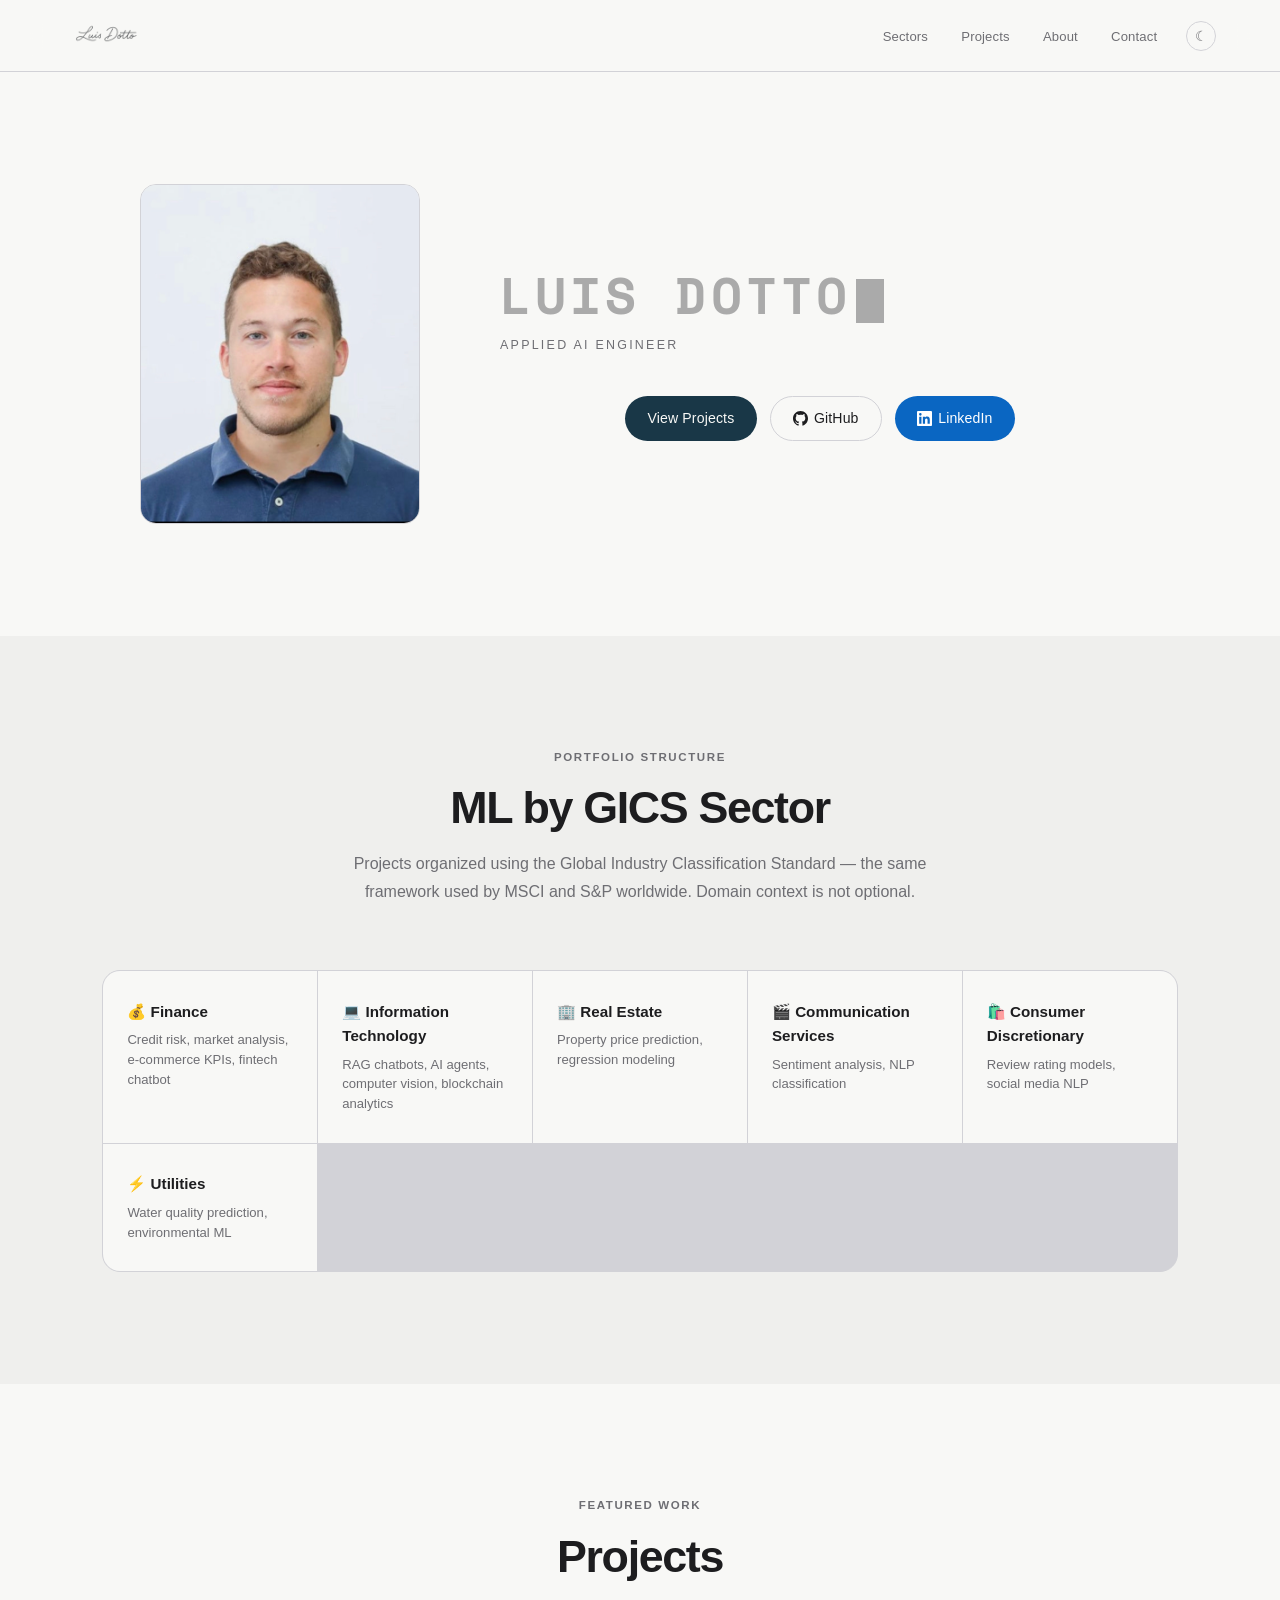
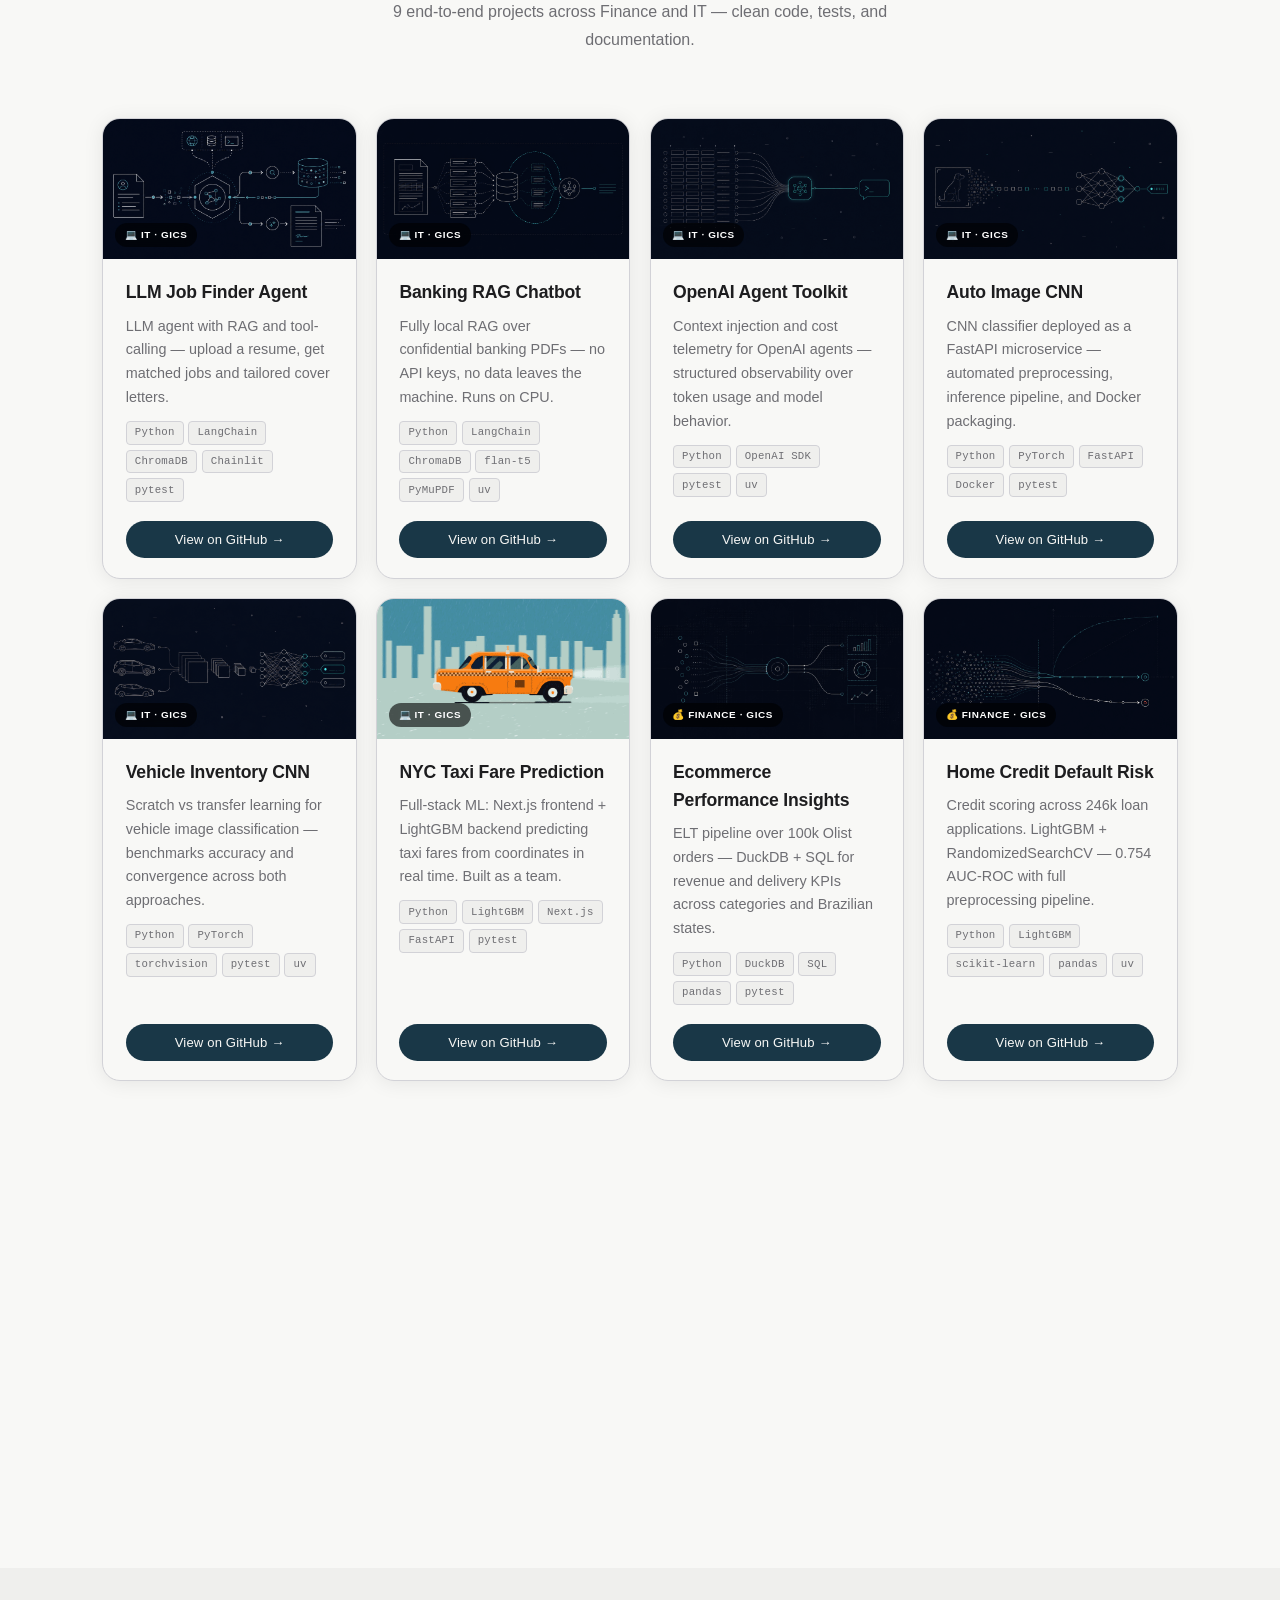
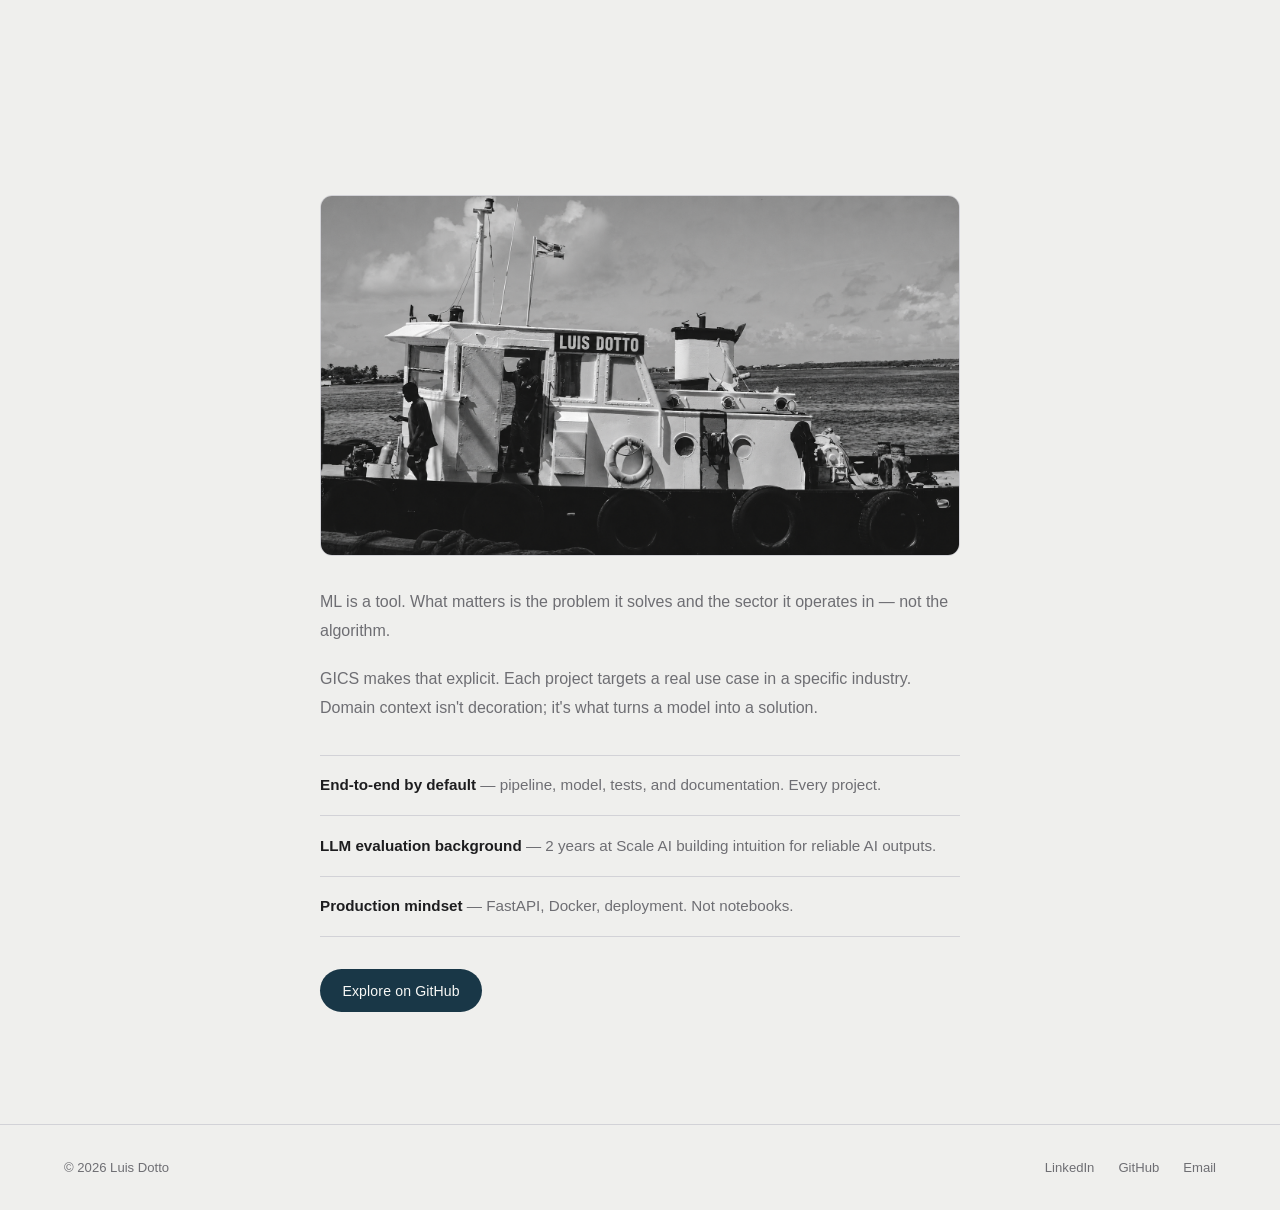
==== commit d69b0da5: "Plausible analytics with custom token" ====
--- a/index.html
+++ b/index.html
@@ -15,6 +15,12 @@
 
   <link href="https://fonts.googleapis.com/css2?family=Space+Mono:wght@400;700&display=swap" rel="stylesheet">
   <link rel="stylesheet" href="main.css">
+  <!-- Privacy-friendly analytics by Plausible -->
+  <script async src="https://plausible.io/js/pa-u3eZ_Tha4Uf9Jj7OWYmIP.js"></script>
+  <script>
+    window.plausible=window.plausible||function(){(plausible.q=plausible.q||[]).push(arguments)},plausible.init=plausible.init||function(i){plausible.o=i||{}};
+    plausible.init()
+  </script>
 
   <script>
     (function() {
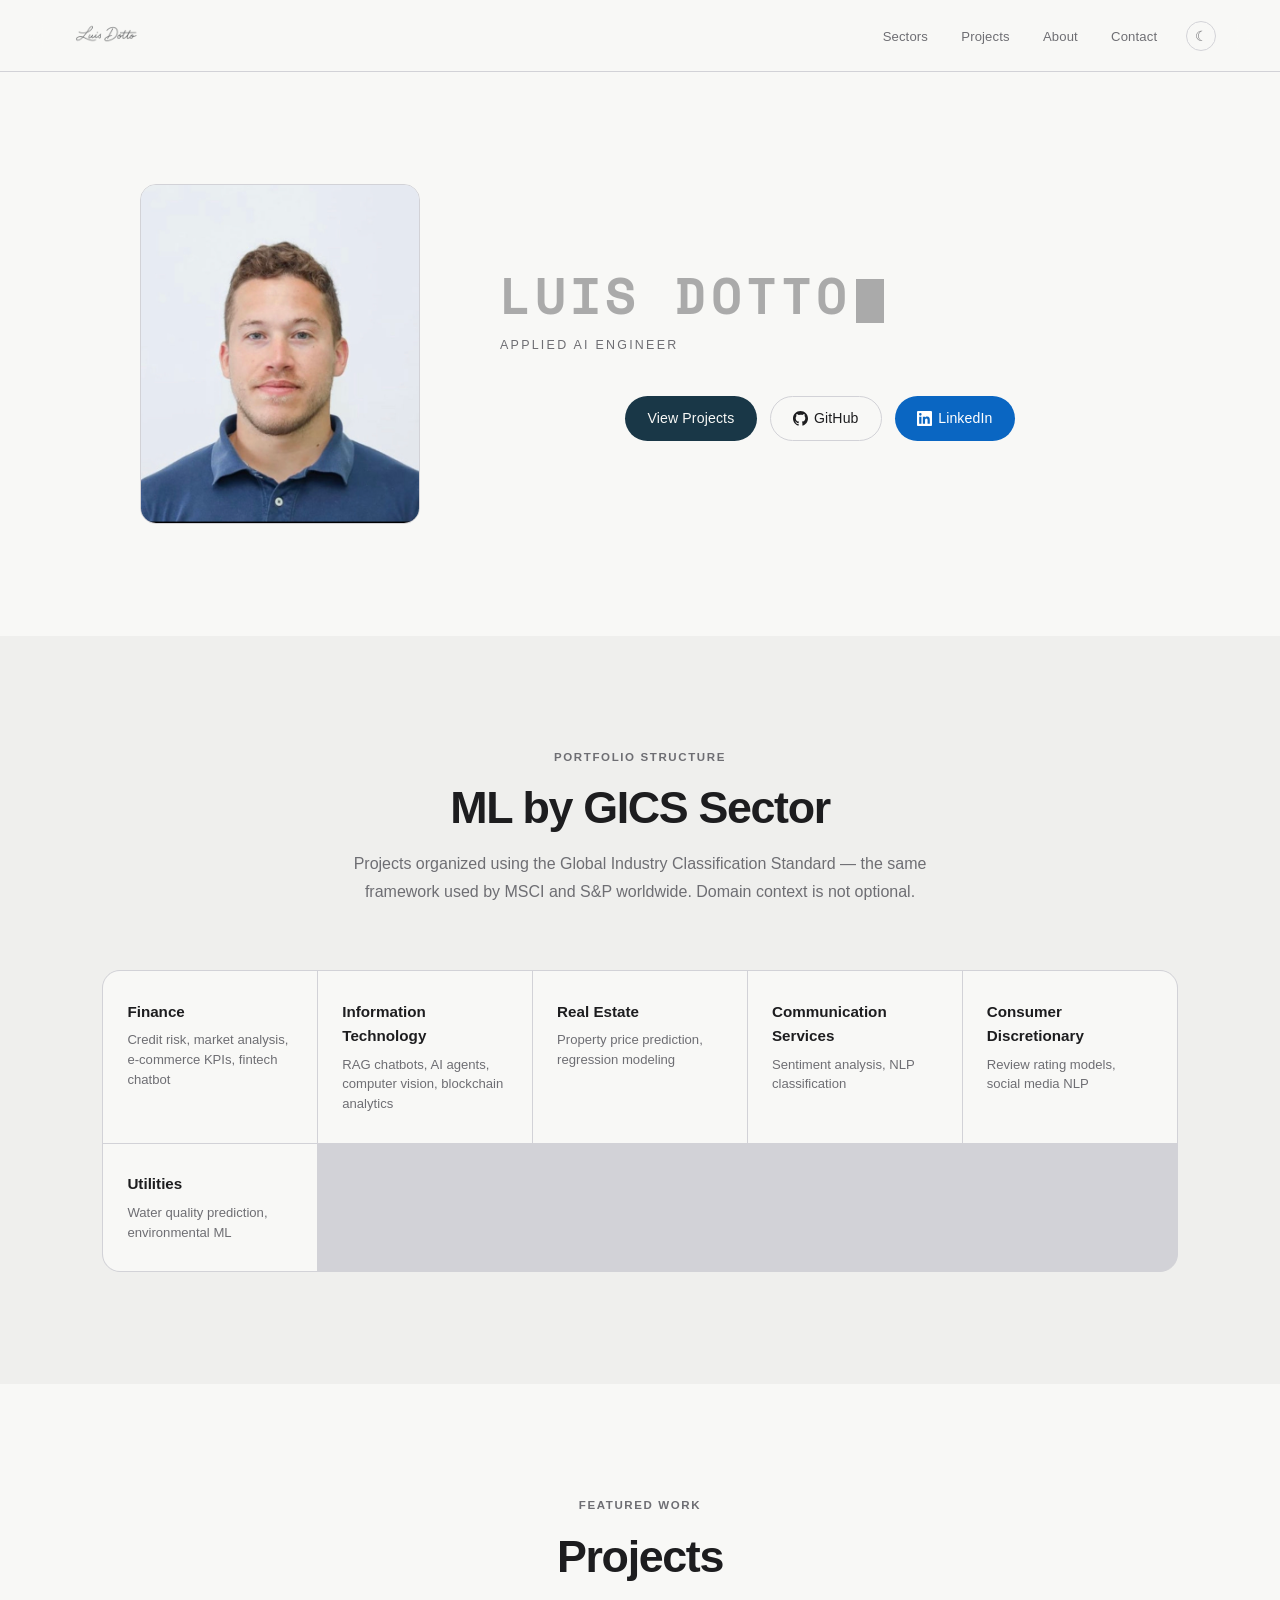
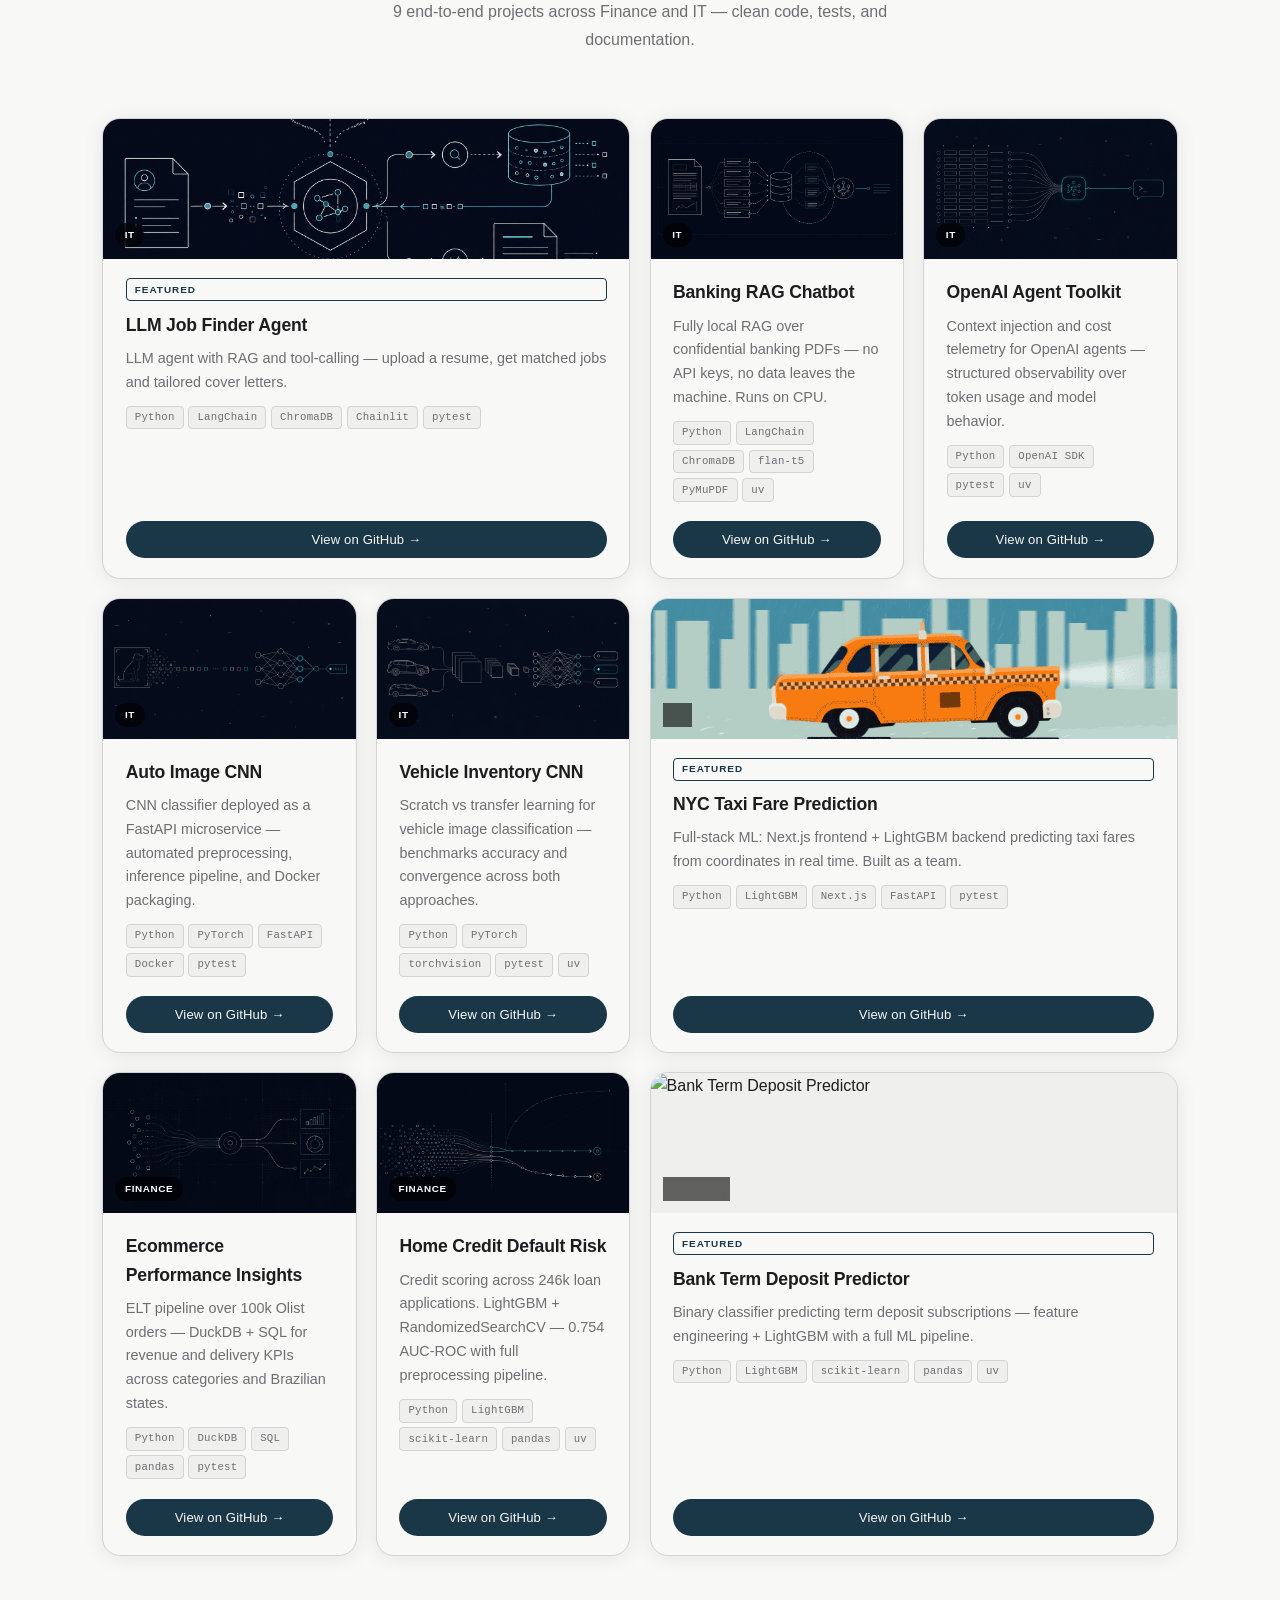
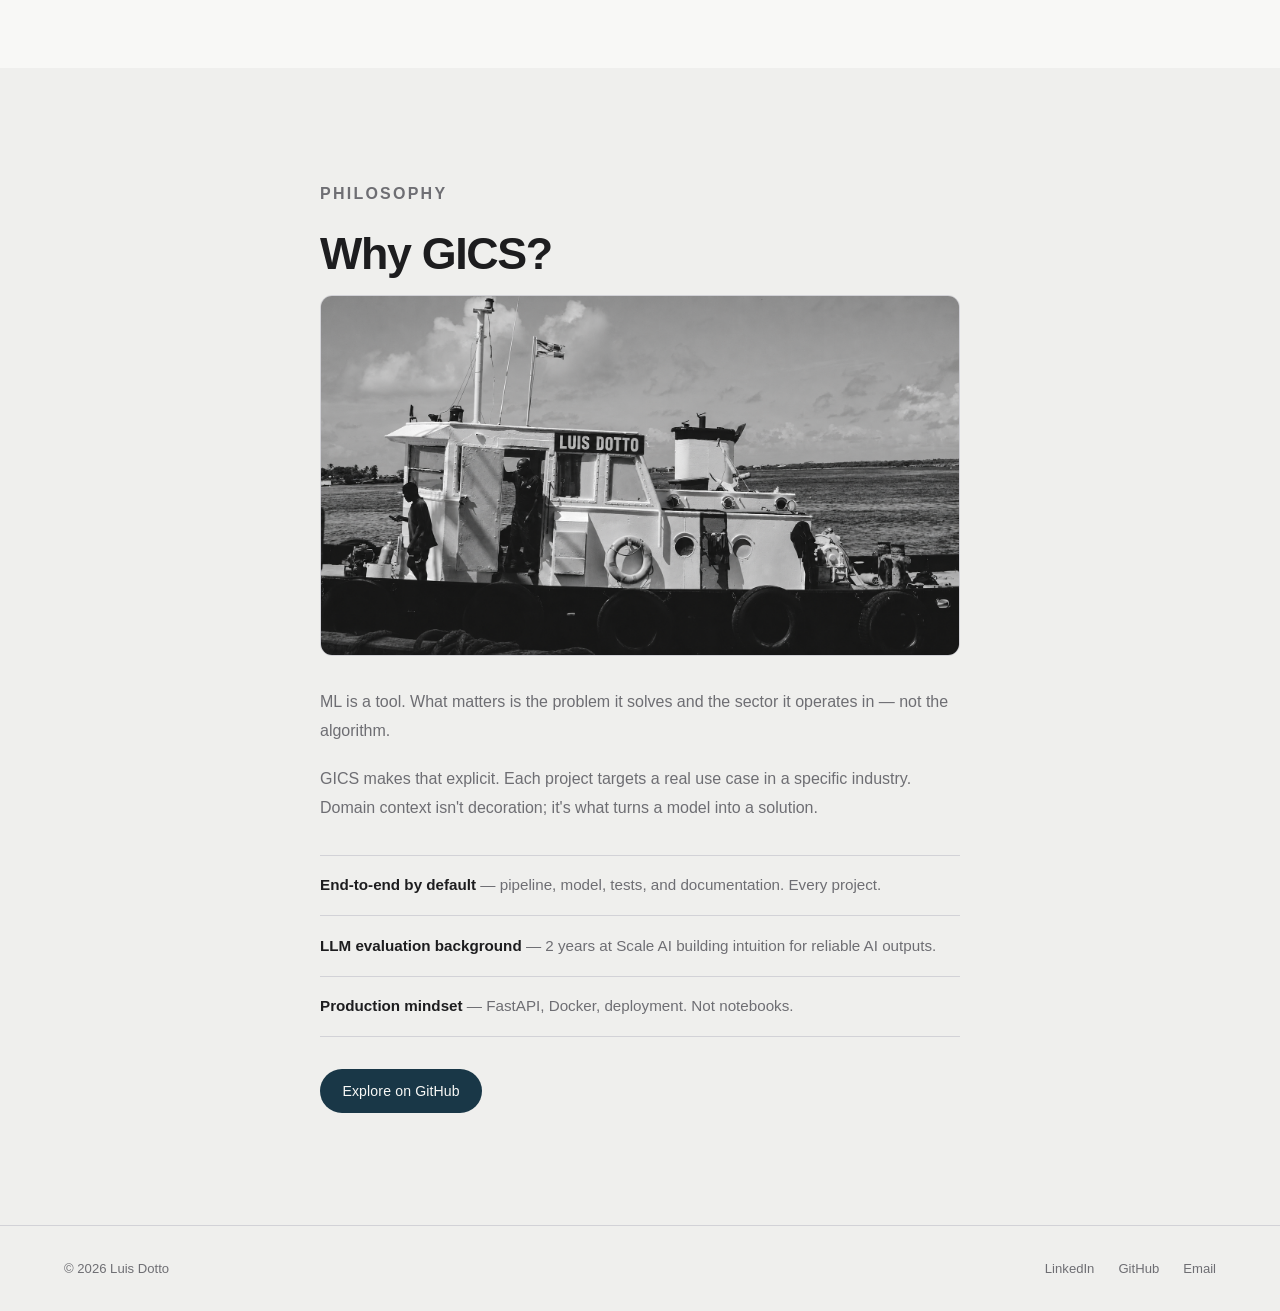
==== commit 64828be5: "Bento grid, UX fixes: reduced-motion, focus states, cursor, animation timing, clean tags" ====
--- a/index.html
+++ b/index.html
@@ -87,27 +87,27 @@
 
     <div class="sectors-grid">
       <div class="sector-card fade-in" style="--delay:0.05s">
-        <h5>💰 Finance</h5>
+        <h5>Finance</h5>
         <p>Credit risk, market analysis, e-commerce KPIs, fintech chatbot</p>
       </div>
       <div class="sector-card fade-in" style="--delay:0.1s">
-        <h5>💻 Information Technology</h5>
+        <h5>Information Technology</h5>
         <p>RAG chatbots, AI agents, computer vision, blockchain analytics</p>
       </div>
       <div class="sector-card fade-in" style="--delay:0.15s">
-        <h5>🏢 Real Estate</h5>
+        <h5>Real Estate</h5>
         <p>Property price prediction, regression modeling</p>
       </div>
       <div class="sector-card fade-in" style="--delay:0.2s">
-        <h5>🎬 Communication Services</h5>
+        <h5>Communication Services</h5>
         <p>Sentiment analysis, NLP classification</p>
       </div>
       <div class="sector-card fade-in" style="--delay:0.25s">
-        <h5>🛍️ Consumer Discretionary</h5>
+        <h5>Consumer Discretionary</h5>
         <p>Review rating models, social media NLP</p>
       </div>
       <div class="sector-card fade-in" style="--delay:0.3s">
-        <h5>⚡ Utilities</h5>
+        <h5>Utilities</h5>
         <p>Water quality prediction, environmental ML</p>
       </div>
     </div>
@@ -122,12 +122,13 @@
     <div class="project-list">
 
       <!-- IT SECTOR -->
-      <div class="project-card-featured fade-in">
+      <div class="project-card-featured bento-wide fade-in">
         <div class="project-cover">
           <img src="assets/images/llm-cover.png" alt="IT LLM Job Finder Agent" />
-          <span class="project-tag">💻 IT · GICS</span>
-        </div>
-        <div class="project-body">
+          <span class="project-tag">IT</span>
+        </div>
+        <div class="project-body">
+          <span class="project-badge">Featured</span>
           <h5>LLM Job Finder Agent</h5>
           <p>LLM agent with RAG and tool-calling — upload a resume, get matched jobs and tailored cover letters.</p>
           <p class="project-stack"><span>Python</span><span>LangChain</span><span>ChromaDB</span><span>Chainlit</span><span>pytest</span></p>
@@ -138,7 +139,7 @@
       <div class="project-card-featured fade-in">
         <div class="project-cover">
           <img src="assets/images/banking-rag-cover.png" alt="Banking RAG Chatbot" />
-          <span class="project-tag">💻 IT · GICS</span>
+          <span class="project-tag">IT</span>
         </div>
         <div class="project-body">
           <h5>Banking RAG Chatbot</h5>
@@ -151,7 +152,7 @@
       <div class="project-card-featured fade-in">
         <div class="project-cover">
           <img src="assets/images/openai_agent_toolkit-cover.png" alt="OpenAI Agent Toolkit" />
-          <span class="project-tag">💻 IT · GICS</span>
+          <span class="project-tag">IT</span>
         </div>
         <div class="project-body">
           <h5>OpenAI Agent Toolkit</h5>
@@ -164,7 +165,7 @@
       <div class="project-card-featured fade-in">
         <div class="project-cover">
           <img src="assets/images/auto_image_cnn-cover.png" alt="Auto Image CNN" />
-          <span class="project-tag">💻 IT · GICS</span>
+          <span class="project-tag">IT</span>
         </div>
         <div class="project-body">
           <h5>Auto Image CNN</h5>
@@ -177,7 +178,7 @@
       <div class="project-card-featured fade-in">
         <div class="project-cover">
           <img src="assets/images/vehicle_inventory_classification-cover.png" alt="Vehicle Inventory Classification" />
-          <span class="project-tag">💻 IT · GICS</span>
+          <span class="project-tag">IT</span>
         </div>
         <div class="project-body">
           <h5>Vehicle Inventory CNN</h5>
@@ -187,12 +188,13 @@
         </div>
       </div>
 
-      <div class="project-card-featured fade-in">
+      <div class="project-card-featured bento-wide fade-in">
         <div class="project-cover">
           <img src="assets/images/nyctaxifareprediction-cover.png" alt="NYC Taxi Fare Prediction" />
-          <span class="project-tag">💻 IT · GICS</span>
-        </div>
-        <div class="project-body">
+          <span class="project-tag">IT</span>
+        </div>
+        <div class="project-body">
+          <span class="project-badge">Featured</span>
           <h5>NYC Taxi Fare Prediction</h5>
           <p>Full-stack ML: Next.js frontend + LightGBM backend predicting taxi fares from coordinates in real time. Built as a team.</p>
           <p class="project-stack"><span>Python</span><span>LightGBM</span><span>Next.js</span><span>FastAPI</span><span>pytest</span></p>
@@ -204,7 +206,7 @@
       <div class="project-card-featured fade-in">
         <div class="project-cover">
           <img src="assets/images/epi-cover.png" alt="Ecommerce Performance Insights" />
-          <span class="project-tag">💰 Finance · GICS</span>
+          <span class="project-tag">Finance</span>
         </div>
         <div class="project-body">
           <h5>Ecommerce Performance Insights</h5>
@@ -217,7 +219,7 @@
       <div class="project-card-featured fade-in">
         <div class="project-cover">
           <img src="assets/images/homecredit-cover.png" alt="Home Credit Default Risk" />
-          <span class="project-tag">💰 Finance · GICS</span>
+          <span class="project-tag">Finance</span>
         </div>
         <div class="project-body">
           <h5>Home Credit Default Risk</h5>
@@ -227,12 +229,13 @@
         </div>
       </div>
 
-      <div class="project-card-featured fade-in">
+      <div class="project-card-featured bento-wide fade-in">
         <div class="project-cover">
           <img src="assets/images/bank-term-deposit-cover.png" alt="Bank Term Deposit Predictor" />
-          <span class="project-tag">💰 Finance · GICS</span>
-        </div>
-        <div class="project-body">
+          <span class="project-tag">Finance</span>
+        </div>
+        <div class="project-body">
+          <span class="project-badge">Featured</span>
           <h5>Bank Term Deposit Predictor</h5>
           <p>Binary classifier predicting term deposit subscriptions — feature engineering + LightGBM with a full ML pipeline.</p>
           <p class="project-stack"><span>Python</span><span>LightGBM</span><span>scikit-learn</span><span>pandas</span><span>uv</span></p>
--- a/main.css
+++ b/main.css
@@ -455,9 +455,37 @@
   padding: 0.5rem 1.1rem !important;
 }
 
-/* Center lone card in last row of 4-col grid */
-.project-list > .project-card-featured:last-child:nth-child(4n+1) {
-  grid-column: 2 / span 2;
+/* Bento: featured cards span 2 cols */
+.project-card-featured.bento-wide {
+  grid-column: span 2;
+}
+
+/* Featured badge */
+.project-badge {
+  display: inline-block;
+  font-size: 0.62rem;
+  font-weight: 600;
+  letter-spacing: 0.1em;
+  text-transform: uppercase;
+  color: var(--accent);
+  border: 0.5px solid var(--accent);
+  border-radius: 4px;
+  padding: 0.15rem 0.5rem;
+  margin-bottom: 0.6rem;
+}
+
+/* Cursor pointer on cards */
+.project-card-featured { cursor: pointer; }
+
+/* Press feedback */
+.project-card-featured:active { transform: scale(0.98); }
+
+/* Focus states */
+a:focus-visible,
+button:focus-visible {
+  outline: 2px solid var(--accent);
+  outline-offset: 3px;
+  border-radius: 4px;
 }
 
 /* === ABOUT === */
@@ -560,15 +588,28 @@
 /* === SCROLL ANIMATIONS === */
 .fade-in {
   opacity: 0;
-  transform: translateY(24px);
-  transition: opacity 0.6s cubic-bezier(0.25, 0.46, 0.45, 0.94),
-              transform 0.6s cubic-bezier(0.25, 0.46, 0.45, 0.94);
+  transform: translateY(20px);
+  transition: opacity 0.4s cubic-bezier(0.25, 0.46, 0.45, 0.94),
+              transform 0.4s cubic-bezier(0.25, 0.46, 0.45, 0.94);
   transition-delay: var(--delay, 0s);
 }
 
 .fade-in.visible {
   opacity: 1;
   transform: translateY(0);
+}
+
+/* === REDUCED MOTION === */
+@media (prefers-reduced-motion: reduce) {
+  .fade-in {
+    transition: none;
+    opacity: 1;
+    transform: none;
+  }
+  .cursor { animation: none; opacity: 1; }
+  .project-card-featured { transition: none; }
+  .btn { transition: none; }
+  .project-card-featured:active { transform: none; }
 }
 
 /* === RESPONSIVE === */
